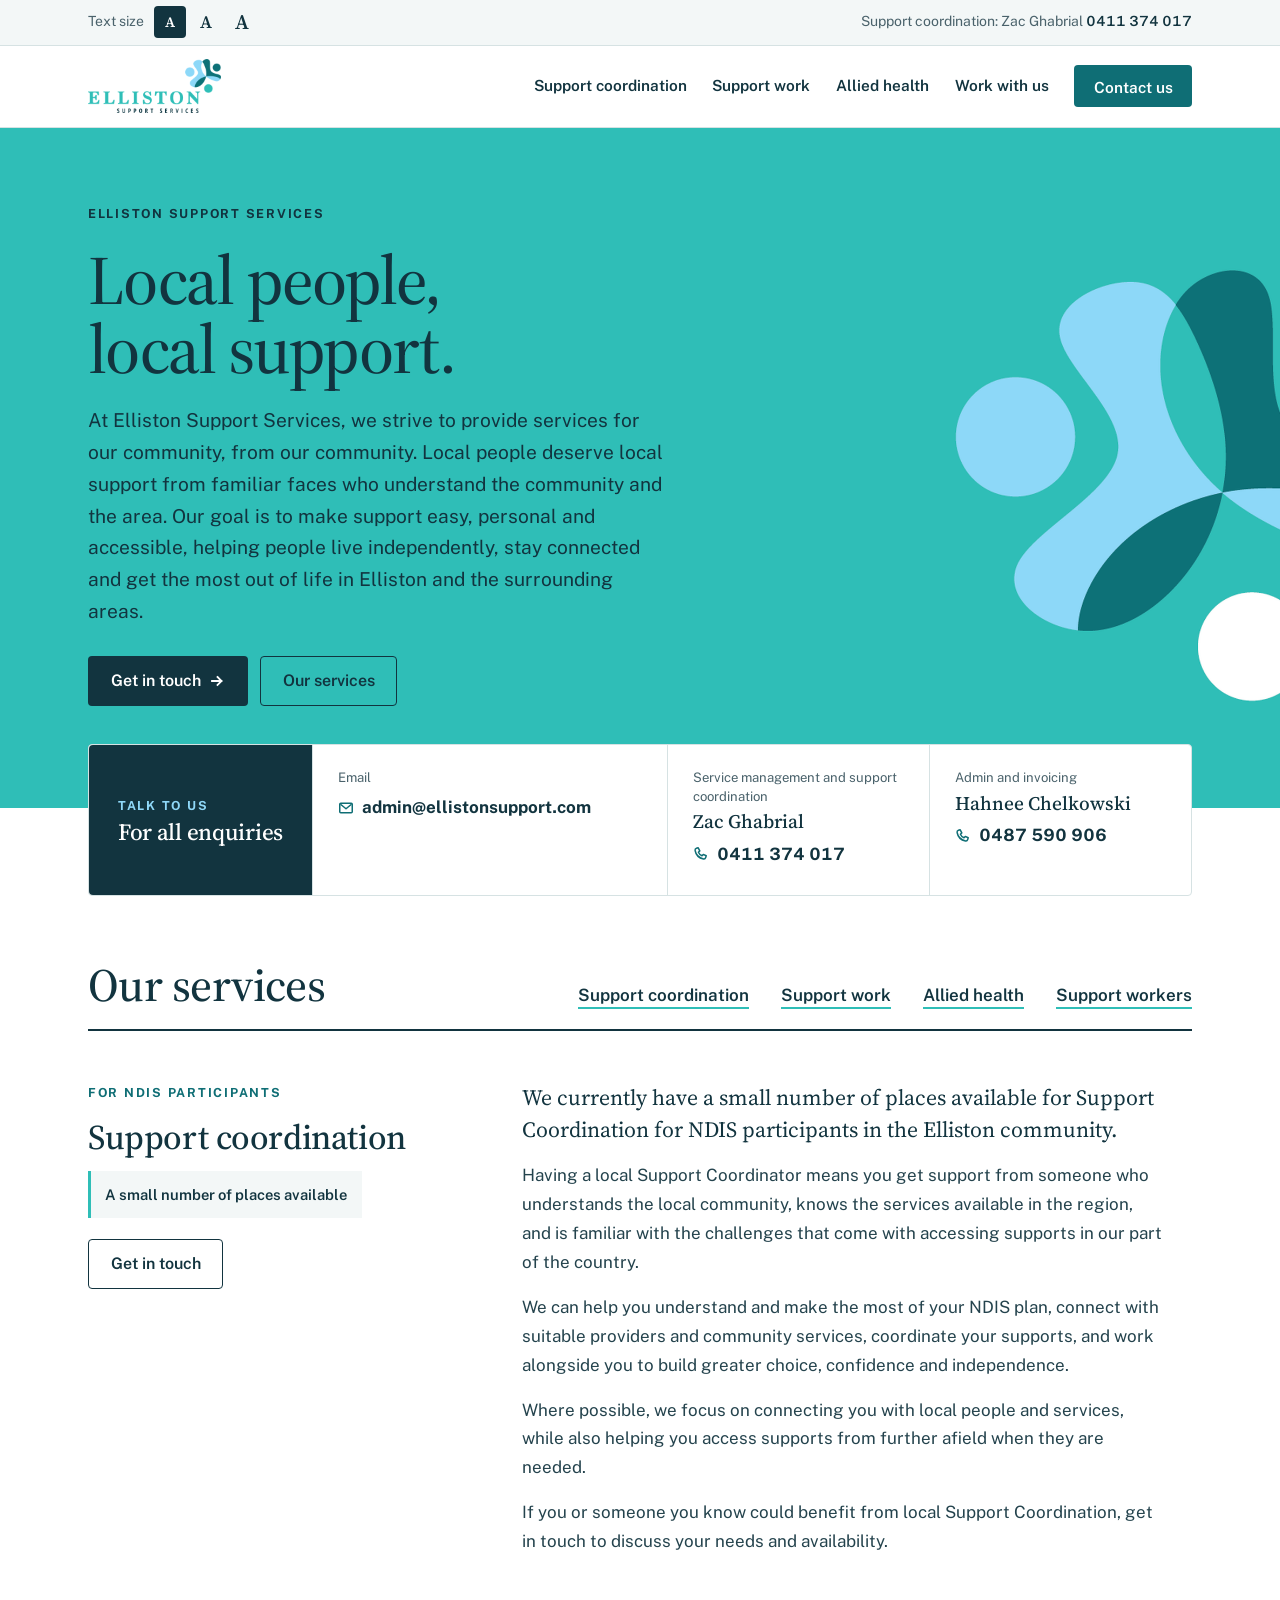
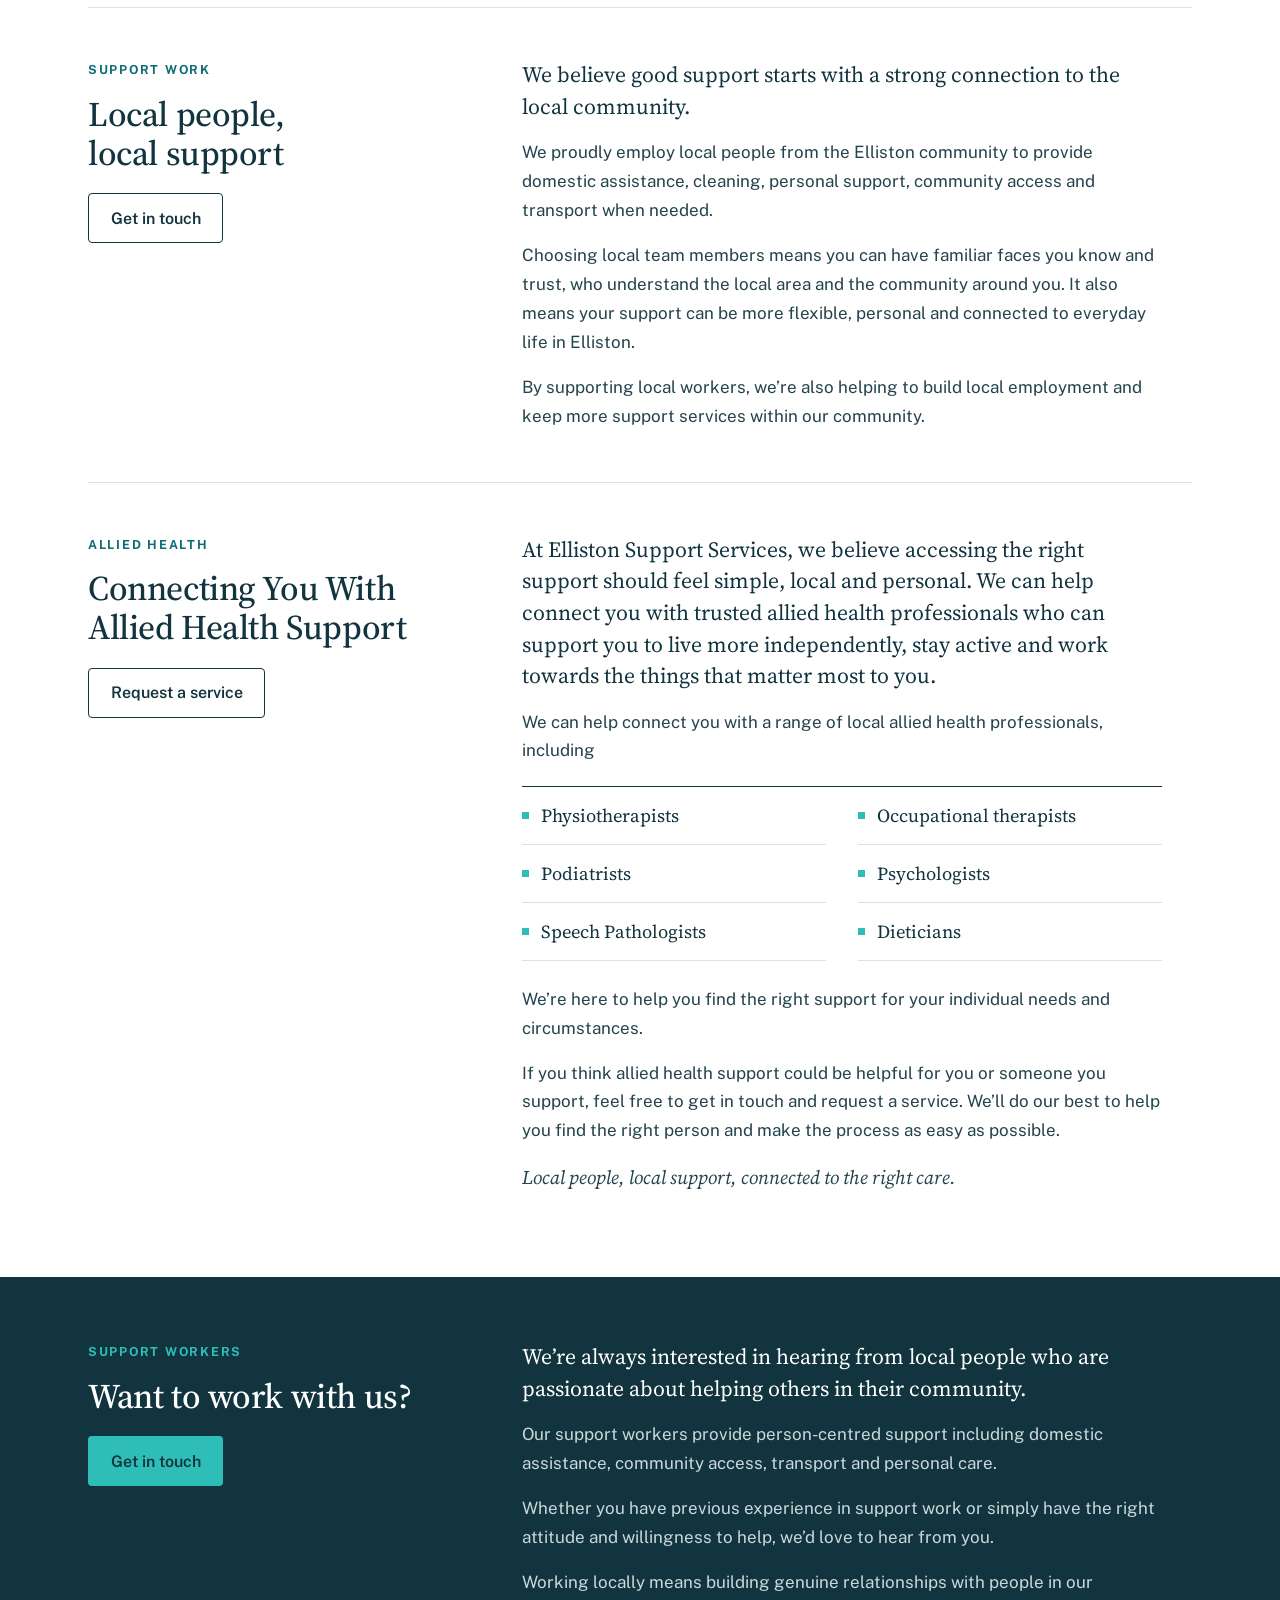
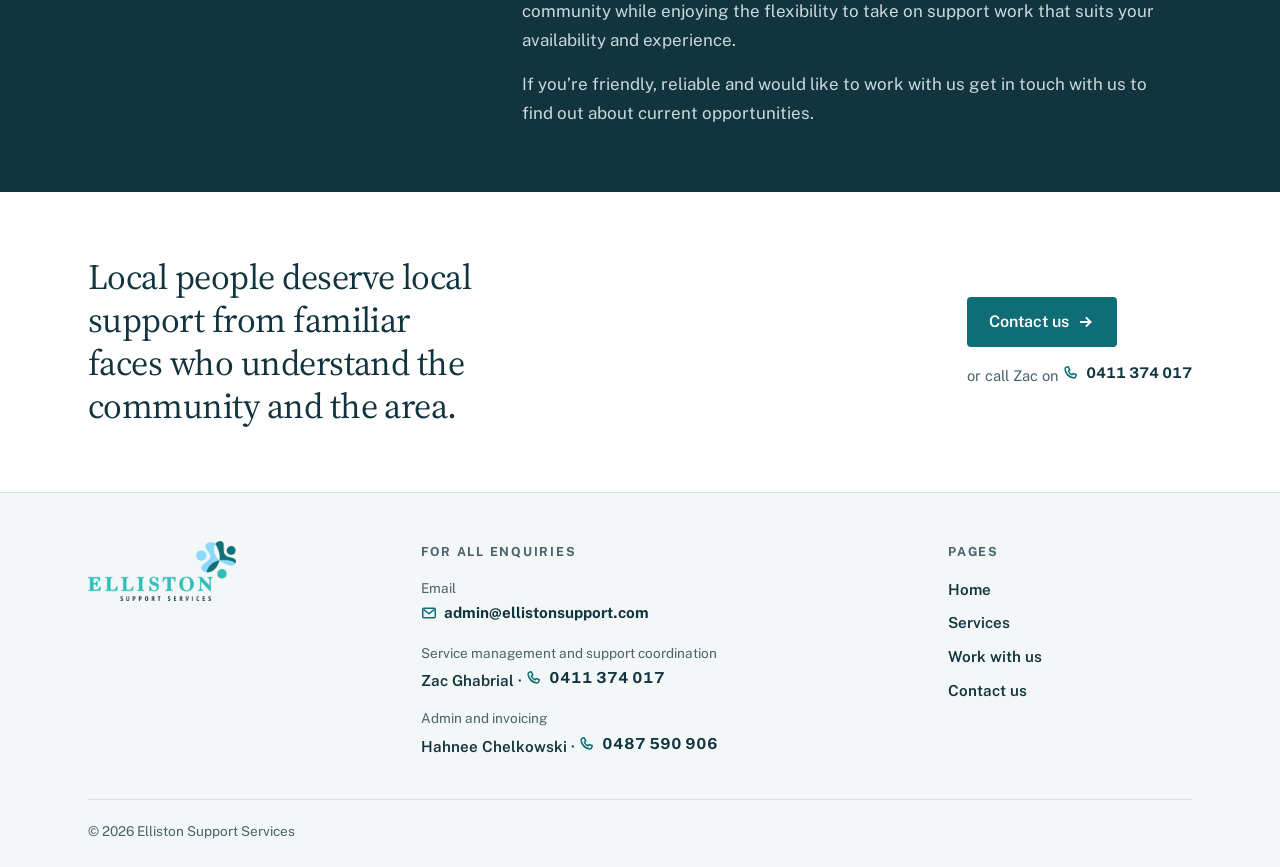
==== index.html @ 01b8a673 "Elliston Support Services website Co-Authored-By: Claude Opus 5.5 <noreply@anthropic.com> Claude-Ses" ====
<!doctype html>
<html lang="en-AU">
<head>
<meta charset="utf-8">
<meta name="viewport" content="width=device-width, initial-scale=1, viewport-fit=cover">
<title>Elliston Support Services</title>
<meta name="description" content="Local people, local support. Support coordination, support work and allied health connections in Elliston and the surrounding areas.">
<link rel="icon" type="image/png" href="favicon.png">
<link rel="preconnect" href="https://fonts.googleapis.com">
<link rel="preconnect" href="https://fonts.gstatic.com" crossorigin>
<link rel="stylesheet" href="https://fonts.googleapis.com/css2?family=Source+Serif+4:ital,opsz,wght@0,8..60,400;0,8..60,500;0,8..60,600;1,8..60,400&family=Public+Sans:wght@400;500;600;700&display=swap">
<link rel="stylesheet" href="styles.css">
</head>
<body>
<a class="skip" href="#main">Skip to main content</a>
<div class="util">
  <div class="wrap">
    <div class="textsize" role="group" aria-label="Text size">
      <span>Text size</span>
      <button type="button" data-size="" aria-pressed="true" aria-label="Standard text size">A</button>
      <button type="button" data-size="text-lg" aria-pressed="false" aria-label="Larger text">A</button>
      <button type="button" data-size="text-xl" aria-pressed="false" aria-label="Largest text">A</button>
    </div>
    <div>Support coordination: Zac Ghabrial <a class="util-tel" href="tel:+61411374017"><strong>0411 374 017</strong></a></div>
  </div>
</div>
<header class="site">
  <div class="wrap">
    <a class="brand" href="index.html"><img src="logo.png" alt="Elliston Support Services — home"></a>
    <button class="menu-btn" type="button" aria-expanded="false" aria-controls="mainnav">Menu</button>
    <nav class="main" id="mainnav" aria-label="Main">
      <a href="#coordination">Support coordination</a>
      <a href="#support-work">Support work</a>
      <a href="#allied-health">Allied health</a>
      <a href="#work-with-us">Work with us</a>
      <a class="btn btn-solid" href="contact.html">Contact us</a>
    </nav>
  </div>
</header>
<main id="main">
  <section class="hero">
    <img class="hero-mark" src="mark-on-turq.png" alt="">
    <div class="wrap">
      <div class="hero-text">
        <span class="kicker">Elliston Support Services</span>
        <h1>Local people, local support.</h1>
        <p class="intro">At Elliston Support Services, we strive to provide services for our community, from our community. Local people deserve local support from familiar faces who understand the community and the area. Our goal is to make support easy, personal and accessible, helping people live independently, stay connected and get the most out of life in Elliston and the surrounding areas.</p>
        <div class="actions">
          <a class="btn btn-navy" href="contact.html">Get in touch <svg viewBox="0 0 16 16" fill="none" aria-hidden="true"><path d="M3 8h9.5M8.5 4l4 4-4 4" stroke="currentColor" stroke-width="1.8" stroke-linecap="square"/></svg></a>
          <a class="btn btn-line" href="#services">Our services</a>
        </div>
      </div>
    </div>
  </section>

  <div class="directory wrap">
    <div class="panel">
      <div class="lead"><span class="kicker">Talk to us</span><h2>For all enquiries</h2></div>
      <div class="entry">
        <span class="role">Email</span>
        <a class="val-link" href="mailto:admin@ellistonsupport.com"><svg viewBox="0 0 16 16" fill="none" aria-hidden="true"><rect x="1.75" y="3.25" width="12.5" height="9.5" rx="1" stroke="currentColor" stroke-width="1.5"/><path d="m2.5 4.25 5.5 4.5 5.5-4.5" stroke="currentColor" stroke-width="1.5" stroke-linejoin="round"/></svg>admin@ellistonsupport.com</a>
      </div>
      <div class="entry">
        <span class="role">Service management and support coordination</span>
        <span class="name">Zac Ghabrial</span>
        <a class="val-link" href="tel:+61411374017"><svg viewBox="0 0 16 16" fill="none" aria-hidden="true"><path d="M5.2 1.8 3.4 2.3c-.9.3-1.5 1.2-1.3 2.2.8 4.3 4.1 7.6 8.4 8.4 1 .2 1.9-.4 2.2-1.3l.5-1.8-2.9-1.4-1.3 1.4c-1.6-.7-2.9-2-3.6-3.6l1.4-1.3L5.2 1.8Z" stroke="currentColor" stroke-width="1.5" stroke-linejoin="round"/></svg>0411 374 017</a>
      </div>
      <div class="entry">
        <span class="role">Admin and invoicing</span>
        <span class="name">Hahnee Chelkowski</span>
        <a class="val-link" href="tel:+61487590906"><svg viewBox="0 0 16 16" fill="none" aria-hidden="true"><path d="M5.2 1.8 3.4 2.3c-.9.3-1.5 1.2-1.3 2.2.8 4.3 4.1 7.6 8.4 8.4 1 .2 1.9-.4 2.2-1.3l.5-1.8-2.9-1.4-1.3 1.4c-1.6-.7-2.9-2-3.6-3.6l1.4-1.3L5.2 1.8Z" stroke="currentColor" stroke-width="1.5" stroke-linejoin="round"/></svg>0487 590 906</a>
      </div>
    </div>
  </div>

  <section class="svc-intro wrap" id="services" aria-labelledby="svc-h">
    <div class="row">
      <h2 id="svc-h">Our services</h2>
      <ul class="svc-index">
        <li><a href="#coordination">Support coordination</a></li>
        <li><a href="#support-work">Support work</a></li>
        <li><a href="#allied-health">Allied health</a></li>
        <li><a href="#work-with-us">Support workers</a></li>
      </ul>
    </div>
  </section>

  <div class="wrap">
    <article class="svc" id="coordination" aria-labelledby="c-h">
      <div class="head">
        <span class="kicker">For NDIS participants</span>
        <h2 id="c-h">Support coordination</h2>
        <span class="status">A small number of places available</span>
        <a class="btn btn-line" href="contact.html#support-coordination">Get in touch</a>
      </div>
      <div class="text">
        <p class="lede">We currently have a small number of places available for Support Coordination for NDIS participants in the Elliston community.</p>
        <p>Having a local Support Coordinator means you get support from someone who understands the local community, knows the services available in the region, and is familiar with the challenges that come with accessing supports in our part of the country.</p>
        <p>We can help you understand and make the most of your NDIS plan, connect with suitable providers and community services, coordinate your supports, and work alongside you to build greater choice, confidence and independence.</p>
        <p>Where possible, we focus on connecting you with local people and services, while also helping you access supports from further afield when they are needed.</p>
        <p>If you or someone you know could benefit from local Support Coordination, get in touch to discuss your needs and availability.</p>
      </div>
    </article>

    <article class="svc" id="support-work" aria-labelledby="w-h">
      <div class="head">
        <span class="kicker">Support work</span>
        <h2 id="w-h">Local people, local support</h2>
        <a class="btn btn-line" href="contact.html#support-work">Get in touch</a>
      </div>
      <div class="text">
        <p class="lede">We believe good support starts with a strong connection to the local community.</p>
        <p>We proudly employ local people from the Elliston community to provide domestic assistance, cleaning, personal support, community access and transport when needed.</p>
        <p>Choosing local team members means you can have familiar faces you know and trust, who understand the local area and the community around you. It also means your support can be more flexible, personal and connected to everyday life in Elliston.</p>
        <p>By supporting local workers, we’re also helping to build local employment and keep more support services within our community.</p>
      </div>
    </article>

    <article class="svc" id="allied-health" aria-labelledby="a-h">
      <div class="head">
        <span class="kicker">Allied health</span>
        <h2 id="a-h">Connecting You With Allied Health Support</h2>
        <a class="btn btn-line" href="contact.html#allied-health">Request a service</a>
      </div>
      <div class="text">
        <p class="lede">At Elliston Support Services, we believe accessing the right support should feel simple, local and personal. We can help connect you with trusted allied health professionals who can support you to live more independently, stay active and work towards the things that matter most to you.</p>
        <p>We can help connect you with a range of local allied health professionals, including</p>
        <ul class="prof">
          <li>Physiotherapists</li>
          <li>Occupational therapists</li>
          <li>Podiatrists</li>
          <li>Psychologists</li>
          <li>Speech Pathologists</li>
          <li>Dieticians</li>
        </ul>
        <p>We’re here to help you find the right support for your individual needs and circumstances.</p>
        <p>If you think allied health support could be helpful for you or someone you support, feel free to get in touch and request a service. We’ll do our best to help you find the right person and make the process as easy as possible.</p>
        <p class="signoff">Local people, local support, connected to the right care.</p>
      </div>
    </article>
  </div>

  <section class="careers" aria-labelledby="j-h">
    <div class="wrap">
      <article class="svc" id="work-with-us">
        <div class="head">
          <span class="kicker">Support workers</span>
          <h2 id="j-h">Want to work with us?</h2>
          <a class="btn" href="contact.html#working-with-us">Get in touch</a>
        </div>
        <div class="text">
          <p class="lede">We’re always interested in hearing from local people who are passionate about helping others in their community.</p>
          <p>Our support workers provide person-centred support including domestic assistance, community access, transport and personal care.</p>
          <p>Whether you have previous experience in support work or simply have the right attitude and willingness to help, we’d love to hear from you.</p>
          <p>Working locally means building genuine relationships with people in our community while enjoying the flexibility to take on support work that suits your availability and experience.</p>
          <p>If you’re friendly, reliable and would like to work with us get in touch with us to find out about current opportunities.</p>
        </div>
      </article>
    </div>
  </section>

  <section class="closing wrap" aria-label="Contact">
    <div class="row">
      <blockquote>Local people deserve local support from familiar faces who understand the community and the area.</blockquote>
      <div class="actions">
        <a class="btn btn-solid" href="contact.html">Contact us <svg viewBox="0 0 16 16" fill="none" aria-hidden="true"><path d="M3 8h9.5M8.5 4l4 4-4 4" stroke="currentColor" stroke-width="1.8" stroke-linecap="square"/></svg></a>
        <span class="phone">or call Zac on <a class="val-link" href="tel:+61411374017"><svg viewBox="0 0 16 16" fill="none" aria-hidden="true"><path d="M5.2 1.8 3.4 2.3c-.9.3-1.5 1.2-1.3 2.2.8 4.3 4.1 7.6 8.4 8.4 1 .2 1.9-.4 2.2-1.3l.5-1.8-2.9-1.4-1.3 1.4c-1.6-.7-2.9-2-3.6-3.6l1.4-1.3L5.2 1.8Z" stroke="currentColor" stroke-width="1.5" stroke-linejoin="round"/></svg>0411 374 017</a></span>
      </div>
    </div>
  </section>
</main>
<footer class="site">
  <div class="wrap">
    <div class="foot">
      <div><a href="index.html"><img src="logo.png" alt="Elliston Support Services — home"></a></div>
      <div>
        <h3>For all enquiries</h3>
        <dl>
          <div><dt>Email</dt><dd><a class="val-link" href="mailto:admin@ellistonsupport.com"><svg viewBox="0 0 16 16" fill="none" aria-hidden="true"><rect x="1.75" y="3.25" width="12.5" height="9.5" rx="1" stroke="currentColor" stroke-width="1.5"/><path d="m2.5 4.25 5.5 4.5 5.5-4.5" stroke="currentColor" stroke-width="1.5" stroke-linejoin="round"/></svg>admin@ellistonsupport.com</a></dd></div>
          <div><dt>Service management and support coordination</dt><dd>Zac Ghabrial · <a class="val-link" href="tel:+61411374017"><svg viewBox="0 0 16 16" fill="none" aria-hidden="true"><path d="M5.2 1.8 3.4 2.3c-.9.3-1.5 1.2-1.3 2.2.8 4.3 4.1 7.6 8.4 8.4 1 .2 1.9-.4 2.2-1.3l.5-1.8-2.9-1.4-1.3 1.4c-1.6-.7-2.9-2-3.6-3.6l1.4-1.3L5.2 1.8Z" stroke="currentColor" stroke-width="1.5" stroke-linejoin="round"/></svg>0411 374 017</a></dd></div>
          <div><dt>Admin and invoicing</dt><dd>Hahnee Chelkowski · <a class="val-link" href="tel:+61487590906"><svg viewBox="0 0 16 16" fill="none" aria-hidden="true"><path d="M5.2 1.8 3.4 2.3c-.9.3-1.5 1.2-1.3 2.2.8 4.3 4.1 7.6 8.4 8.4 1 .2 1.9-.4 2.2-1.3l.5-1.8-2.9-1.4-1.3 1.4c-1.6-.7-2.9-2-3.6-3.6l1.4-1.3L5.2 1.8Z" stroke="currentColor" stroke-width="1.5" stroke-linejoin="round"/></svg>0487 590 906</a></dd></div>
        </dl>
      </div>
      <nav aria-label="Footer">
        <h3>Pages</h3>
        <ul>
          <li><a href="index.html">Home</a></li>
          <li><a href="index.html#services">Services</a></li>
          <li><a href="index.html#work-with-us">Work with us</a></li>
          <li><a href="contact.html">Contact us</a></li>
        </ul>
      </nav>
    </div>
    <div class="base">© <span id="yr">2026</span> Elliston Support Services</div>
  </div>
</footer>
<script src="main.js"></script>
</body>
</html>
---- styles.css ----
/* Layout: one turquoise brand field up top, people-first contact directory overlapping it, then a printed-brochure rhythm — sticky heading column left, reading column right, hairline rules between. Job-seekers get their own navy band. Single light theme so the logo always reads. */
:root{
  --turq:#2FBEB7;     /* exact logo ground */
  --navy:#12343F;     /* logo "Support Services" */
  --teal:#0F6E75;     /* interactive, AA on white */
  --muted:#4A626B;
  --rule:#D6E2E3;
  --tint:#F3F7F7;
  --paper:#FFFFFF;
  --sky:#8FD8F8;
  --serif:"Source Serif 4", "Iowan Old Style", Georgia, serif;
  --sans:"Public Sans", system-ui, -apple-system, "Segoe UI", sans-serif;
  --r:4px;
  color-scheme:light;
}
html{font-size:100%;scroll-padding-top:100px;scroll-behavior:smooth}
html.text-lg{font-size:112.5%}
html.text-xl{font-size:125%}
*{box-sizing:border-box}
body{margin:0;background:var(--paper);color:var(--navy);font-family:var(--sans);font-size:1.0625rem;line-height:1.7;-webkit-font-smoothing:antialiased}
h1,h2,h3{font-family:var(--serif);font-weight:500;margin:0;text-wrap:balance;letter-spacing:-.012em;color:inherit}
p,ul{margin:0}
a{color:var(--teal);text-underline-offset:.2em}
:focus-visible{outline:3px solid var(--navy);outline-offset:3px}
.wrap{max-width:1200px;margin:0 auto;padding-inline:clamp(16px,4vw,48px)}
.kicker{font-family:var(--sans);font-size:.78rem;font-weight:700;letter-spacing:.14em;text-transform:uppercase;color:var(--teal)}
.skip{position:absolute;left:16px;top:-80px;background:var(--navy);color:#fff;padding:.7rem 1rem;z-index:50;font-weight:600;text-decoration:none}
.skip:focus{top:12px}

/* Utility bar */
.util{background:var(--tint);border-bottom:1px solid var(--rule);font-size:.875rem;color:var(--muted)}
.util .wrap{display:flex;justify-content:space-between;align-items:center;gap:.6rem 1.5rem;flex-wrap:wrap;padding-block:.4rem}
.util strong{color:var(--navy);font-weight:600;font-variant-numeric:tabular-nums}
.textsize{display:flex;align-items:center;gap:.25rem}
.textsize span{margin-right:.35rem}
.textsize button{font-family:var(--serif);font-weight:600;background:transparent;border:1px solid transparent;color:var(--navy);width:2rem;height:2rem;border-radius:var(--r);cursor:pointer;line-height:1}
.textsize button:nth-of-type(1){font-size:.9rem}.textsize button:nth-of-type(2){font-size:1.1rem}.textsize button:nth-of-type(3){font-size:1.3rem}
.textsize button:hover{border-color:var(--rule)}
.textsize button[aria-pressed="true"]{background:var(--navy);color:#fff}

/* Header */
header.site{position:sticky;top:env(safe-area-inset-top,0px);z-index:30;background:var(--paper);border-bottom:1px solid var(--rule)}
header.site .wrap{display:flex;align-items:center;justify-content:space-between;gap:1rem;padding-block:.85rem}
.brand img{display:block;height:54px;width:auto}
nav.main{display:flex;align-items:center;gap:1.6rem}
nav.main a{color:var(--navy);text-decoration:none;font-weight:600;font-size:.96rem;padding-block:.4rem;border-bottom:2px solid transparent}
nav.main a:hover,nav.main a[aria-current]{border-bottom-color:var(--turq)}
nav.main a.btn{border-bottom:0;padding:.7rem 1.15rem;color:#fff}
.menu-btn{display:none;font:inherit;font-weight:600;background:transparent;border:1px solid var(--navy);color:var(--navy);border-radius:var(--r);padding:.5rem .9rem;cursor:pointer}
@media (max-width:980px){
  .menu-btn{display:block}
  nav.main{display:none;position:absolute;left:0;right:0;top:100%;background:var(--paper);border-bottom:1px solid var(--rule);flex-direction:column;align-items:stretch;gap:0;padding:.4rem 16px 1rem}
  nav.main.open{display:flex}
  nav.main a{padding:.9rem 0;border-bottom:1px solid var(--rule)}
  nav.main a:hover,nav.main a[aria-current]{border-bottom-color:var(--rule);color:var(--teal)}
  nav.main a.btn{margin-top:.8rem;text-align:center;justify-content:center}
  .brand img{height:44px}
}

/* Buttons */
.btn{display:inline-flex;align-items:center;gap:.55rem;font-family:var(--sans);font-weight:600;font-size:1rem;line-height:1.2;text-decoration:none;border-radius:var(--r);padding:.9rem 1.35rem;border:1.5px solid transparent;cursor:pointer;transition:background-color .15s,color .15s,border-color .15s}
.btn svg{width:1rem;height:1rem;flex:none}
.btn-solid{background:var(--teal);color:#fff}
.btn-solid:hover{background:var(--navy)}
.btn-line{border-color:var(--navy);color:var(--navy);background:transparent}
.btn-line:hover{background:var(--navy);color:#fff}
.btn-navy{background:var(--navy);color:#fff}
.btn-navy:hover{background:#0A222A}

/* Hero */
.hero{background:var(--turq);position:relative;overflow:hidden}
.hero .wrap{position:relative;padding-block:clamp(2.75rem,5.5vw,4.5rem) clamp(5.5rem,8vw,6.5rem)}
.hero .hero-text{position:relative;z-index:1;max-width:41rem}
.hero .kicker{color:var(--navy)}
.hero h1{font-size:clamp(2.5rem,5.4vw,4.4rem);line-height:1;font-weight:500;color:var(--navy);margin-top:1.1rem;letter-spacing:-.025em}
.hero p.intro{margin-top:1.4rem;font-size:clamp(1.06rem,1.5vw,1.2rem);line-height:1.65;color:var(--navy);max-width:36rem}
.hero .actions{display:flex;flex-wrap:wrap;gap:.75rem;margin-top:1.8rem}
.hero .btn-line:hover{background:var(--navy);color:var(--turq)}
.hero-mark{position:absolute;right:max(-9rem,-12vw);top:50%;transform:translateY(-46%);width:clamp(18rem,38vw,34rem);height:auto;pointer-events:none}
@media (max-width:860px){.hero-mark{width:22rem;right:-8rem;top:auto;bottom:-4rem;transform:none;opacity:.55}}

/* Directory strip — the people, up front */
.directory{position:relative;z-index:2;margin-top:-4rem}
.directory .panel{background:var(--paper);border:1px solid var(--rule);border-radius:var(--r);display:grid;grid-template-columns:auto minmax(0,1.35fr) minmax(0,1fr) minmax(0,1fr)}
.directory .lead{padding:1.6rem 1.8rem;border-right:1px solid var(--rule);display:flex;flex-direction:column;justify-content:center;gap:.2rem;background:var(--navy);color:#fff;border-radius:var(--r) 0 0 var(--r)}
.directory .lead h2{font-size:1.45rem;line-height:1.15}
.directory .lead .kicker{color:var(--sky)}
.entry{padding:1.5rem 1.6rem;display:flex;flex-direction:column;gap:.2rem;min-width:0}
.entry + .entry{border-left:1px solid var(--rule)}
.entry .role{font-size:.82rem;color:var(--muted);line-height:1.4}
.entry .name{font-family:var(--serif);font-size:1.2rem;font-weight:500;line-height:1.3}
.entry .val{font-weight:700;font-size:1.06rem;font-variant-numeric:tabular-nums;overflow-wrap:anywhere;color:var(--navy)}
.val-link{display:inline-flex;align-items:center;gap:.45rem;color:var(--navy);text-decoration:none;font-weight:700;font-variant-numeric:tabular-nums;overflow-wrap:anywhere;padding-block:.15rem}
.val-link svg{width:1rem;height:1rem;flex:none;color:var(--teal)}
.val-link:hover{color:var(--teal);text-decoration:underline}
@media (max-width:980px){.directory .panel{grid-template-columns:1fr 1fr}.directory .lead{grid-column:1/-1;border-right:0;border-radius:var(--r) var(--r) 0 0}.entry + .entry{border-left:0}.entry{border-top:1px solid var(--rule)}.entry:nth-child(3){border-left:1px solid var(--rule)}.entry:nth-child(4){grid-column:1/-1}}
@media (max-width:560px){.directory .panel{grid-template-columns:1fr}.entry:nth-child(3){border-left:0}}

/* Services */
.svc-intro{padding-block:clamp(3rem,5vw,4rem) 0}
.svc-intro .row{display:grid;grid-template-columns:4fr 7fr;gap:clamp(2rem,5vw,5rem);align-items:end;padding-bottom:1.2rem;border-bottom:2px solid var(--navy)}
.svc-intro h2{font-size:clamp(2rem,3.6vw,2.9rem);line-height:1.08}
.svc-index{list-style:none;padding:0;display:flex;flex-wrap:wrap;gap:.4rem 2rem;justify-content:flex-end}
.svc-index a{font-weight:600;color:var(--navy);text-decoration:none;border-bottom:2px solid var(--turq);padding-bottom:.1rem}
.svc-index a:hover{color:var(--teal)}
@media (max-width:820px){.svc-intro .row{grid-template-columns:1fr}.svc-index{justify-content:flex-start}}

.svc{display:grid;grid-template-columns:4fr 7fr;gap:clamp(1.5rem,4vw,4rem);padding-block:clamp(2.25rem,4vw,3.25rem);border-bottom:1px solid var(--rule)}
.svc:last-child{border-bottom:0}
.svc .head{align-self:start;display:flex;flex-direction:column;gap:.9rem}
.svc .head h2{font-size:clamp(1.7rem,2.7vw,2.2rem);line-height:1.12}
.status{display:flex;align-items:center;gap:.6rem;font-size:.92rem;font-weight:600;color:var(--navy);padding:.7rem .9rem;background:var(--tint);border-left:3px solid var(--turq);align-self:flex-start}
.svc .head .btn{align-self:flex-start;margin-top:.4rem}
.svc .text{display:flex;flex-direction:column;gap:1rem;max-width:40rem;min-width:0}
.svc .text .lede{font-family:var(--serif);font-size:clamp(1.2rem,1.7vw,1.375rem);line-height:1.45;color:var(--navy)}
.svc .text p:not(.lede){color:#24434D}
.prof{list-style:none;padding:0;display:grid;grid-template-columns:1fr 1fr;column-gap:2rem;border-top:1px solid var(--navy);margin-block:.3rem .5rem}
.prof li{font-family:var(--serif);font-size:1.15rem;padding:.8rem 0;border-bottom:1px solid var(--rule);display:flex;align-items:center;gap:.75rem}
.prof li::before{content:"";width:.45rem;height:.45rem;background:var(--turq);flex:none}
@media (max-width:520px){.prof{grid-template-columns:1fr}}
.signoff{font-family:var(--serif);font-style:italic;font-size:1.2rem;color:var(--teal)}
@media (max-width:820px){.svc{grid-template-columns:1fr}.svc .head{position:static}}

/* Careers band */
.careers{background:var(--navy);color:#E6EFF0;margin-top:clamp(1rem,3vw,2rem)}
.careers .svc{border:0;padding-block:clamp(3rem,5vw,4rem)}
.careers .kicker{color:var(--turq)}
.careers h2{color:#fff}
.careers .svc .text .lede{color:#fff}
.careers .svc .text p:not(.lede){color:#C9D9DC}
.careers .btn{background:var(--turq);color:var(--navy)}
.careers .btn:hover{background:#fff}

/* Closing */
.closing{padding-block:clamp(3rem,5vw,4rem)}
.closing .row{display:grid;grid-template-columns:1fr auto;gap:2.5rem;align-items:center}
.closing blockquote{margin:0;font-family:var(--serif);font-size:clamp(1.55rem,2.8vw,2.2rem);line-height:1.22;letter-spacing:-.015em;max-width:30ch;text-wrap:balance}
.closing .actions{display:flex;flex-direction:column;gap:.7rem;align-items:flex-start}
.closing .phone{font-size:.92rem;color:var(--muted)}
.closing .phone strong{color:var(--navy);font-variant-numeric:tabular-nums}
@media (max-width:820px){.closing .row{grid-template-columns:1fr}}

/* Footer */
footer.site{background:var(--tint);border-top:1px solid var(--rule);font-size:.95rem}
footer.site .wrap{padding-block:3rem 1.5rem}
.foot{display:grid;grid-template-columns:1.2fr 2fr 1fr;gap:2.5rem}
.foot img{height:60px;width:auto;display:block}
.foot h3{font-family:var(--sans);font-size:.78rem;font-weight:700;letter-spacing:.14em;text-transform:uppercase;color:var(--muted);margin-bottom:.9rem}
.foot dl{margin:0;display:grid;gap:.85rem}
.foot dt{font-size:.85rem;color:var(--muted)}
.foot dd{margin:0;font-weight:600;font-variant-numeric:tabular-nums;overflow-wrap:anywhere}
.foot nav ul{list-style:none;padding:0;display:grid;gap:.5rem}
.foot nav a{color:var(--navy);text-decoration:none;font-weight:600}
.foot nav a:hover{color:var(--teal);text-decoration:underline}
.base{margin-top:2.5rem;padding-top:1.2rem;border-top:1px solid var(--rule);font-size:.85rem;color:var(--muted)}
@media (max-width:860px){.foot{grid-template-columns:1fr}}

/* Contact page */
.c-head{background:var(--turq);position:relative;overflow:hidden}
.c-head .wrap{padding-block:clamp(2.5rem,5vw,3.75rem);position:relative}
.c-head .kicker{color:var(--navy)}
.c-head h1{font-size:clamp(2.6rem,5.6vw,4.4rem);line-height:1;letter-spacing:-.025em;margin-top:.9rem;position:relative;z-index:1}
.c-head .mark{position:absolute;right:-6rem;top:50%;transform:translateY(-50%);width:clamp(14rem,30vw,24rem);height:auto}
@media (max-width:700px){.c-head .mark{width:13rem;right:-5rem;opacity:.6}}
.c-body{padding-block:clamp(3rem,6vw,5rem)}
.c-grid{display:grid;grid-template-columns:5fr 7fr;gap:clamp(2rem,5vw,5rem);align-items:start}
@media (max-width:900px){.c-grid{grid-template-columns:1fr}}
.c-dir h2,.c-form h2{font-size:clamp(1.6rem,2.6vw,2rem);line-height:1.15}
.c-dir ul{list-style:none;padding:0;margin-top:1.4rem;border-top:2px solid var(--navy)}
.c-dir li{padding:1.3rem 0;border-bottom:1px solid var(--rule);display:grid;gap:.15rem}
.c-dir .role{font-size:.85rem;color:var(--muted)}
.c-dir .name{font-family:var(--serif);font-size:1.3rem;font-weight:500}
.c-dir .val-link{font-size:1.2rem}
.c-form{background:var(--tint);border:1px solid var(--rule);border-radius:var(--r);padding:clamp(1.5rem,4vw,2.5rem)}
form{display:grid;gap:1.25rem;margin-top:1.5rem}
.pair{display:grid;grid-template-columns:1fr 1fr;gap:1.25rem}
@media (max-width:560px){.pair{grid-template-columns:1fr}}
.field{display:grid;gap:.45rem;min-width:0}
.field>label,legend{font-weight:600;font-size:.95rem;padding:0}
.opt{font-weight:400;color:var(--muted)}
input[type=text],input[type=email],input[type=tel],textarea{font:inherit;font-size:1rem;color:var(--navy);background:var(--paper);border:1.5px solid #AFC4C6;border-radius:var(--r);padding:.8rem .9rem;width:100%;min-height:3rem}
input:focus,textarea:focus{outline:none;border-color:var(--teal);box-shadow:0 0 0 3px rgba(47,190,183,.35)}
textarea{min-height:9rem;resize:vertical}
fieldset{border:0;margin:0;padding:0;min-width:0}
.radios{display:grid;grid-template-columns:1fr 1fr;gap:.5rem;margin-top:.45rem}
@media (max-width:560px){.radios{grid-template-columns:1fr}}
.radio{display:flex;align-items:center;gap:.7rem;background:var(--paper);border:1.5px solid #AFC4C6;border-radius:var(--r);padding:.75rem .9rem;cursor:pointer;font-weight:500}
.radio input{width:1.15rem;height:1.15rem;margin:0;accent-color:var(--teal);flex:none}
.radio:has(input:checked){border-color:var(--teal);box-shadow:inset 0 0 0 1px var(--teal)}
.err{color:#A3281F;font-weight:600;font-size:.92rem}
.submit-row{display:flex;justify-content:space-between;align-items:center;gap:1rem;flex-wrap:wrap}
.submit-row small{color:var(--muted);font-size:.88rem}
.done{margin-top:1.5rem;background:var(--paper);border-left:3px solid var(--turq);padding:1.2rem 1.4rem}
.done h3{font-size:1.35rem}
.done p{margin-top:.35rem;color:var(--muted)}

@media (prefers-reduced-motion:reduce){*{transition:none!important;scroll-behavior:auto!important}}

/* Form status + misc */
.note{margin-top:1.2rem;background:var(--paper);border-left:3px solid var(--turq);padding:1rem 1.2rem}
.note h3{font-size:1.25rem}
.note p{margin-top:.3rem;color:var(--muted)}
.hp{position:absolute;left:-9999px;width:1px;height:1px;overflow:hidden}
.btn[disabled]{opacity:.6;cursor:progress}
.c-dir .hint{margin-top:1.2rem;color:var(--muted);font-size:.95rem}
.util-tel{color:var(--navy);text-decoration:none}.util-tel:hover{text-decoration:underline}
.foot dd .val-link{padding:0}
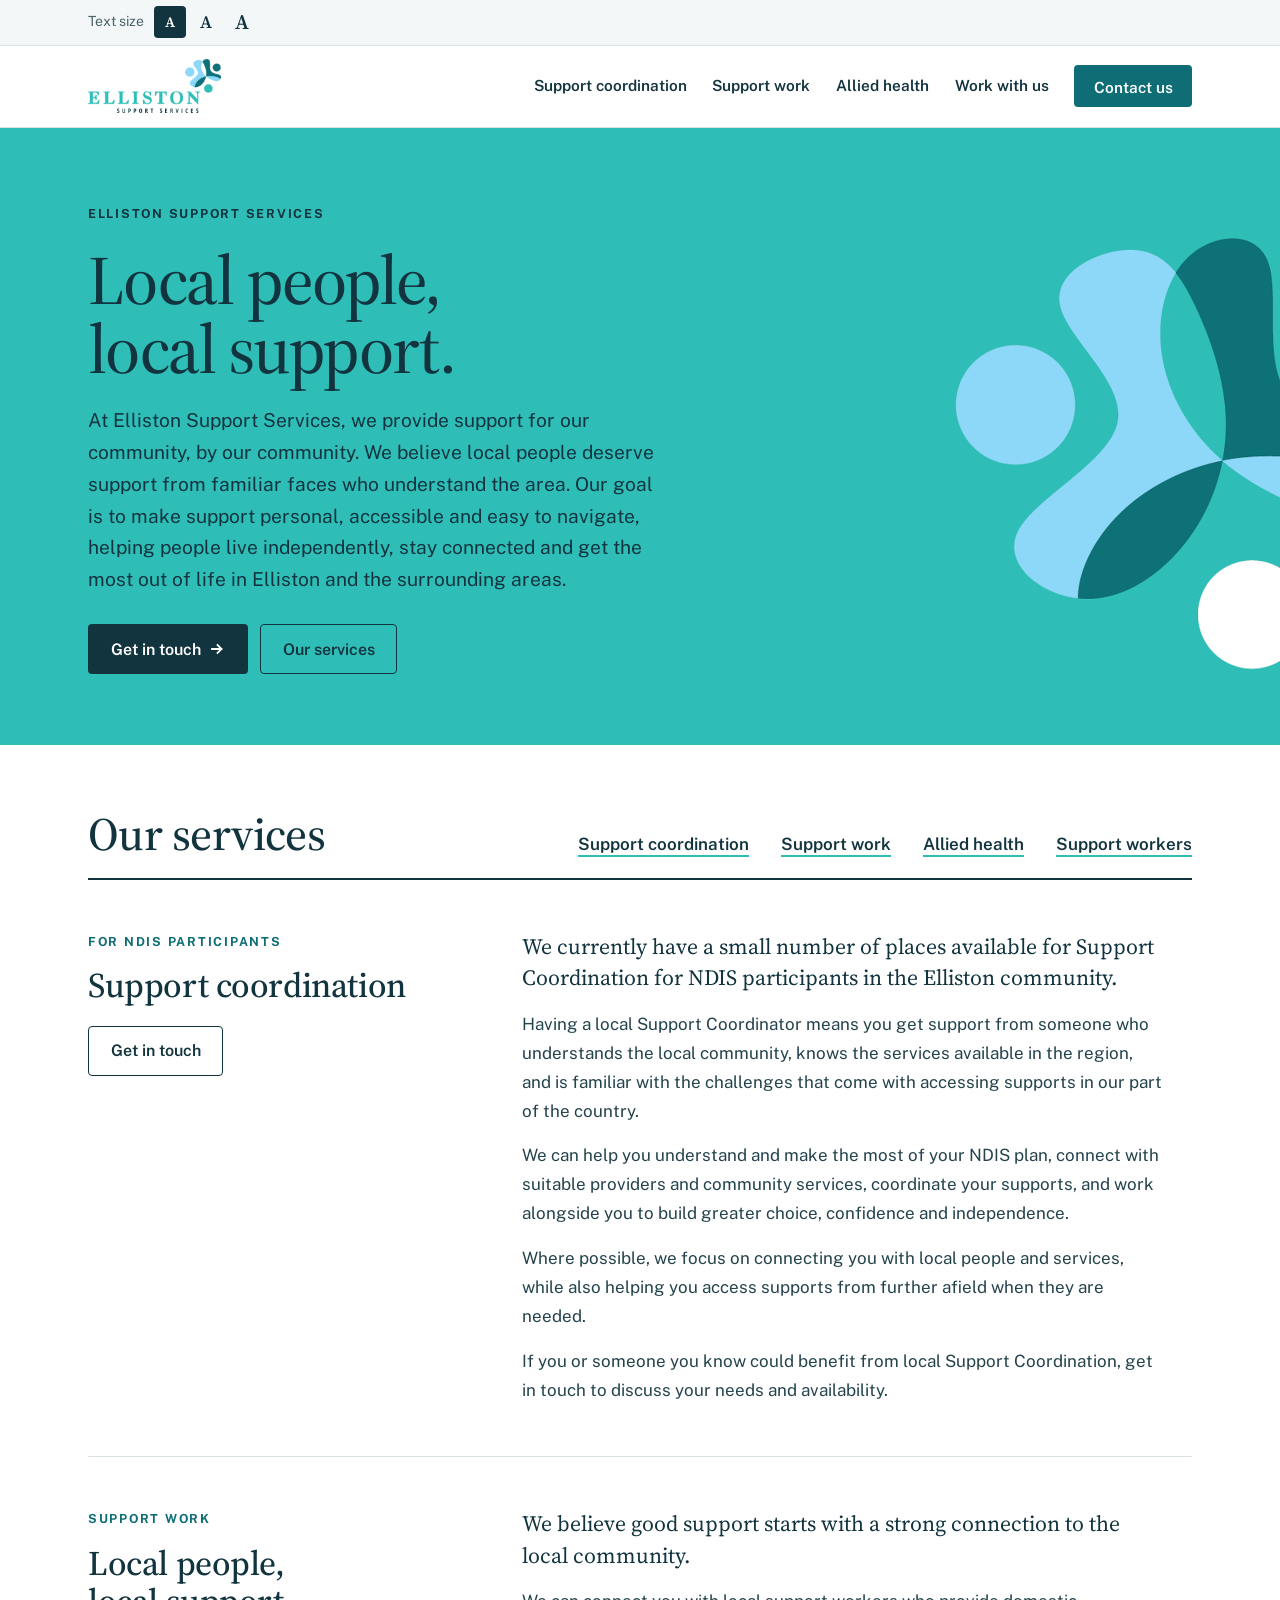
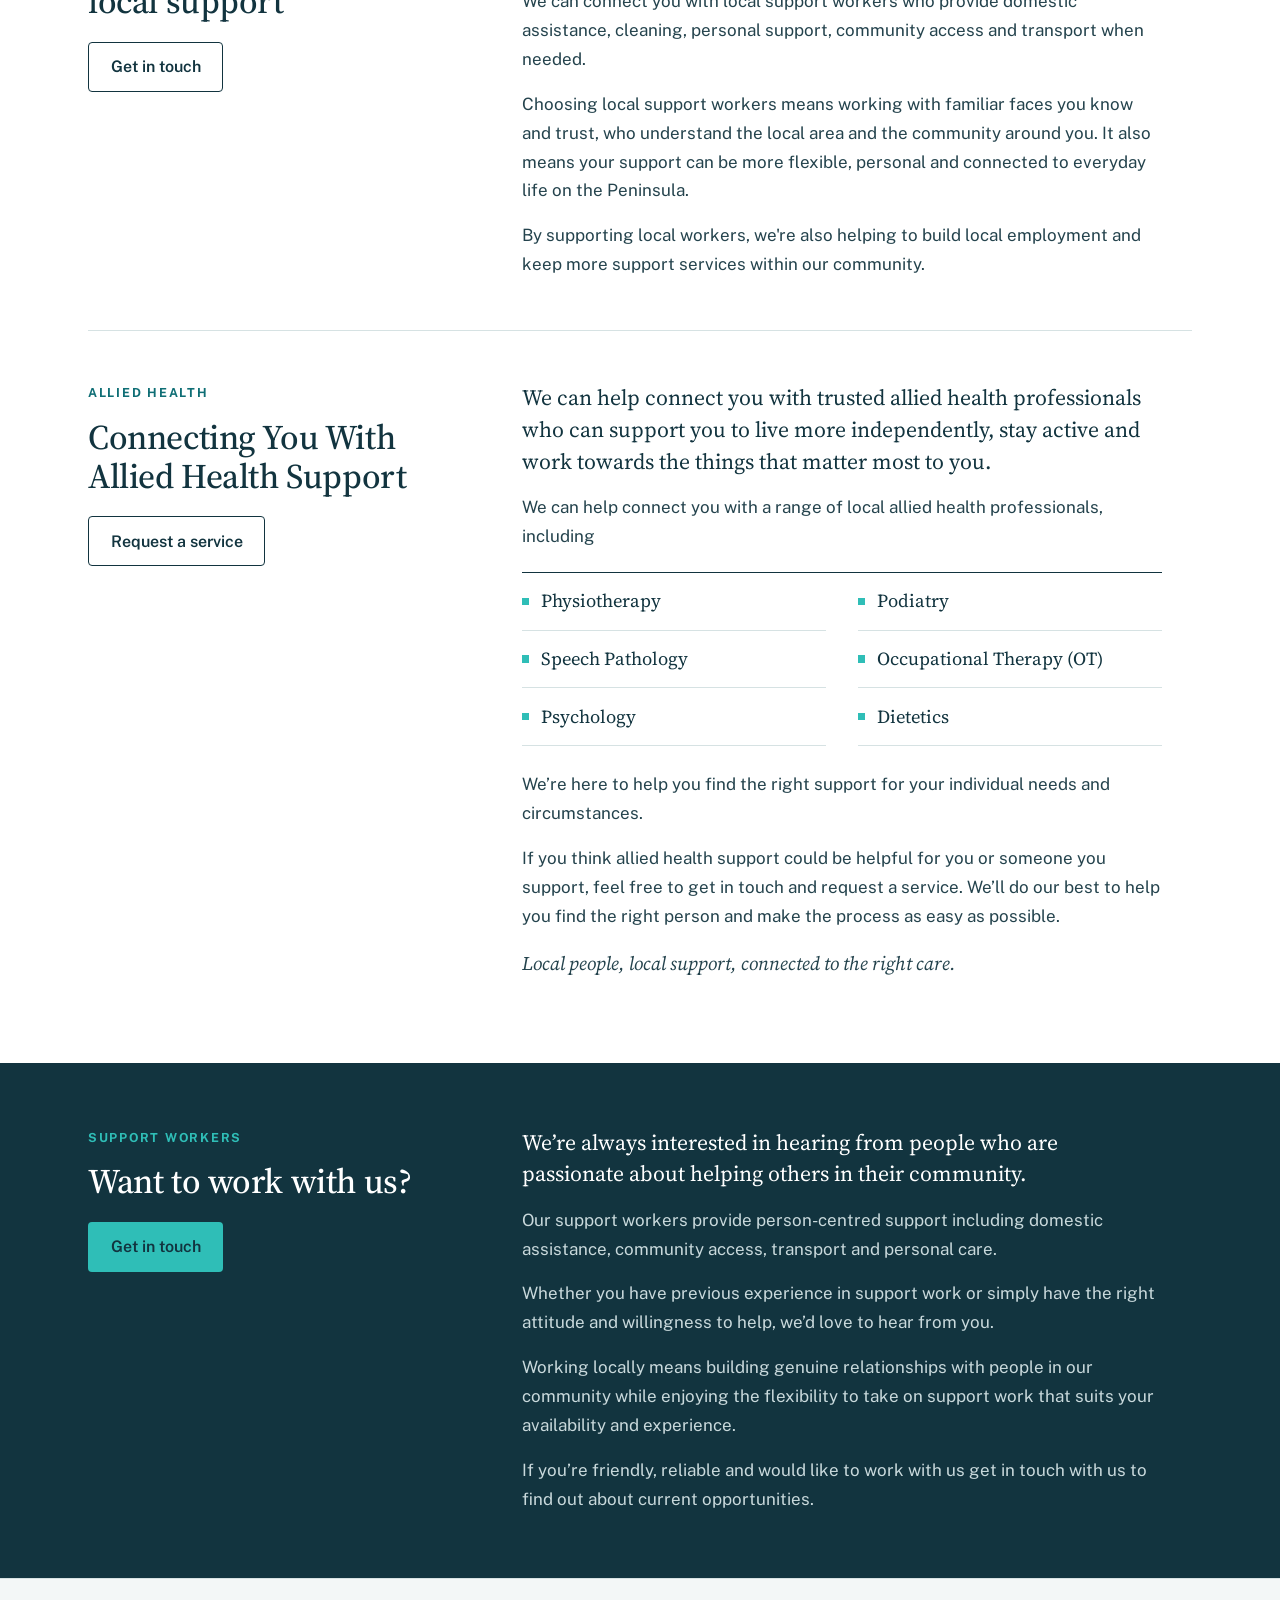
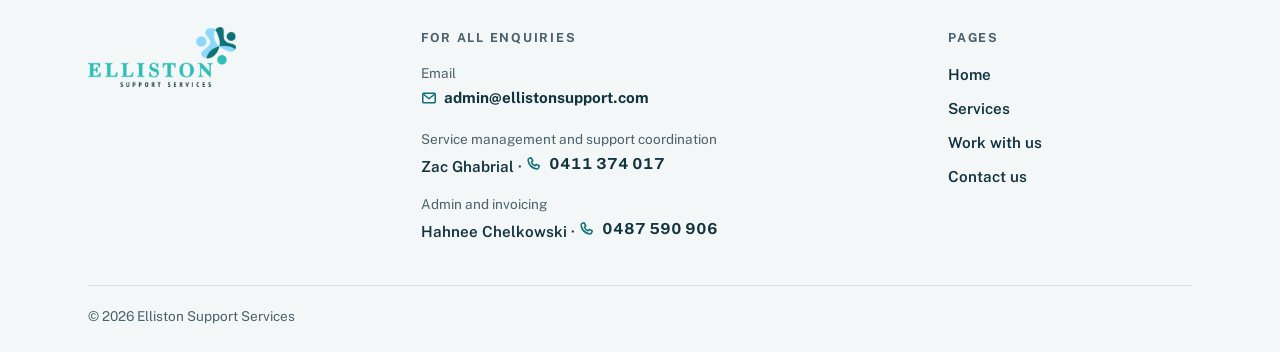
==== commit 4efbd762: "Apply Zac's changes: remove extra contact details, update wording and allied health list Co-Authored" ====
--- a/index.html
+++ b/index.html
@@ -21,7 +21,6 @@
       <button type="button" data-size="text-lg" aria-pressed="false" aria-label="Larger text">A</button>
       <button type="button" data-size="text-xl" aria-pressed="false" aria-label="Largest text">A</button>
     </div>
-    <div>Support coordination: Zac Ghabrial <a class="util-tel" href="tel:+61411374017"><strong>0411 374 017</strong></a></div>
   </div>
 </div>
 <header class="site">
@@ -44,7 +43,7 @@
       <div class="hero-text">
         <span class="kicker">Elliston Support Services</span>
         <h1>Local people, local support.</h1>
-        <p class="intro">At Elliston Support Services, we strive to provide services for our community, from our community. Local people deserve local support from familiar faces who understand the community and the area. Our goal is to make support easy, personal and accessible, helping people live independently, stay connected and get the most out of life in Elliston and the surrounding areas.</p>
+        <p class="intro">At Elliston Support Services, we provide support for our community, by our community. We believe local people deserve support from familiar faces who understand the area. Our goal is to make support personal, accessible and easy to navigate, helping people live independently, stay connected and get the most out of life in Elliston and the surrounding areas.</p>
         <div class="actions">
           <a class="btn btn-navy" href="contact.html">Get in touch <svg viewBox="0 0 16 16" fill="none" aria-hidden="true"><path d="M3 8h9.5M8.5 4l4 4-4 4" stroke="currentColor" stroke-width="1.8" stroke-linecap="square"/></svg></a>
           <a class="btn btn-line" href="#services">Our services</a>
@@ -53,25 +52,6 @@
     </div>
   </section>
 
-  <div class="directory wrap">
-    <div class="panel">
-      <div class="lead"><span class="kicker">Talk to us</span><h2>For all enquiries</h2></div>
-      <div class="entry">
-        <span class="role">Email</span>
-        <a class="val-link" href="mailto:admin@ellistonsupport.com"><svg viewBox="0 0 16 16" fill="none" aria-hidden="true"><rect x="1.75" y="3.25" width="12.5" height="9.5" rx="1" stroke="currentColor" stroke-width="1.5"/><path d="m2.5 4.25 5.5 4.5 5.5-4.5" stroke="currentColor" stroke-width="1.5" stroke-linejoin="round"/></svg>admin@ellistonsupport.com</a>
-      </div>
-      <div class="entry">
-        <span class="role">Service management and support coordination</span>
-        <span class="name">Zac Ghabrial</span>
-        <a class="val-link" href="tel:+61411374017"><svg viewBox="0 0 16 16" fill="none" aria-hidden="true"><path d="M5.2 1.8 3.4 2.3c-.9.3-1.5 1.2-1.3 2.2.8 4.3 4.1 7.6 8.4 8.4 1 .2 1.9-.4 2.2-1.3l.5-1.8-2.9-1.4-1.3 1.4c-1.6-.7-2.9-2-3.6-3.6l1.4-1.3L5.2 1.8Z" stroke="currentColor" stroke-width="1.5" stroke-linejoin="round"/></svg>0411 374 017</a>
-      </div>
-      <div class="entry">
-        <span class="role">Admin and invoicing</span>
-        <span class="name">Hahnee Chelkowski</span>
-        <a class="val-link" href="tel:+61487590906"><svg viewBox="0 0 16 16" fill="none" aria-hidden="true"><path d="M5.2 1.8 3.4 2.3c-.9.3-1.5 1.2-1.3 2.2.8 4.3 4.1 7.6 8.4 8.4 1 .2 1.9-.4 2.2-1.3l.5-1.8-2.9-1.4-1.3 1.4c-1.6-.7-2.9-2-3.6-3.6l1.4-1.3L5.2 1.8Z" stroke="currentColor" stroke-width="1.5" stroke-linejoin="round"/></svg>0487 590 906</a>
-      </div>
-    </div>
-  </div>
 
   <section class="svc-intro wrap" id="services" aria-labelledby="svc-h">
     <div class="row">
@@ -90,7 +70,6 @@
       <div class="head">
         <span class="kicker">For NDIS participants</span>
         <h2 id="c-h">Support coordination</h2>
-        <span class="status">A small number of places available</span>
         <a class="btn btn-line" href="contact.html#support-coordination">Get in touch</a>
       </div>
       <div class="text">
@@ -110,9 +89,9 @@
       </div>
       <div class="text">
         <p class="lede">We believe good support starts with a strong connection to the local community.</p>
-        <p>We proudly employ local people from the Elliston community to provide domestic assistance, cleaning, personal support, community access and transport when needed.</p>
-        <p>Choosing local team members means you can have familiar faces you know and trust, who understand the local area and the community around you. It also means your support can be more flexible, personal and connected to everyday life in Elliston.</p>
-        <p>By supporting local workers, we’re also helping to build local employment and keep more support services within our community.</p>
+        <p>We can connect you with local support workers who provide domestic assistance, cleaning, personal support, community access and transport when needed.</p>
+        <p>Choosing local support workers means working with familiar faces you know and trust, who understand the local area and the community around you. It also means your support can be more flexible, personal and connected to everyday life on the Peninsula.</p>
+        <p>By supporting local workers, we're also helping to build local employment and keep more support services within our community.</p>
       </div>
     </article>
 
@@ -123,15 +102,15 @@
         <a class="btn btn-line" href="contact.html#allied-health">Request a service</a>
       </div>
       <div class="text">
-        <p class="lede">At Elliston Support Services, we believe accessing the right support should feel simple, local and personal. We can help connect you with trusted allied health professionals who can support you to live more independently, stay active and work towards the things that matter most to you.</p>
+        <p class="lede">We can help connect you with trusted allied health professionals who can support you to live more independently, stay active and work towards the things that matter most to you.</p>
         <p>We can help connect you with a range of local allied health professionals, including</p>
         <ul class="prof">
-          <li>Physiotherapists</li>
-          <li>Occupational therapists</li>
-          <li>Podiatrists</li>
-          <li>Psychologists</li>
-          <li>Speech Pathologists</li>
-          <li>Dieticians</li>
+          <li>Physiotherapy</li>
+          <li>Podiatry</li>
+          <li>Speech Pathology</li>
+          <li>Occupational Therapy (OT)</li>
+          <li>Psychology</li>
+          <li>Dietetics</li>
         </ul>
         <p>We’re here to help you find the right support for your individual needs and circumstances.</p>
         <p>If you think allied health support could be helpful for you or someone you support, feel free to get in touch and request a service. We’ll do our best to help you find the right person and make the process as easy as possible.</p>
@@ -149,7 +128,7 @@
           <a class="btn" href="contact.html#working-with-us">Get in touch</a>
         </div>
         <div class="text">
-          <p class="lede">We’re always interested in hearing from local people who are passionate about helping others in their community.</p>
+          <p class="lede">We’re always interested in hearing from people who are passionate about helping others in their community.</p>
           <p>Our support workers provide person-centred support including domestic assistance, community access, transport and personal care.</p>
           <p>Whether you have previous experience in support work or simply have the right attitude and willingness to help, we’d love to hear from you.</p>
           <p>Working locally means building genuine relationships with people in our community while enjoying the flexibility to take on support work that suits your availability and experience.</p>
@@ -159,15 +138,6 @@
     </div>
   </section>
 
-  <section class="closing wrap" aria-label="Contact">
-    <div class="row">
-      <blockquote>Local people deserve local support from familiar faces who understand the community and the area.</blockquote>
-      <div class="actions">
-        <a class="btn btn-solid" href="contact.html">Contact us <svg viewBox="0 0 16 16" fill="none" aria-hidden="true"><path d="M3 8h9.5M8.5 4l4 4-4 4" stroke="currentColor" stroke-width="1.8" stroke-linecap="square"/></svg></a>
-        <span class="phone">or call Zac on <a class="val-link" href="tel:+61411374017"><svg viewBox="0 0 16 16" fill="none" aria-hidden="true"><path d="M5.2 1.8 3.4 2.3c-.9.3-1.5 1.2-1.3 2.2.8 4.3 4.1 7.6 8.4 8.4 1 .2 1.9-.4 2.2-1.3l.5-1.8-2.9-1.4-1.3 1.4c-1.6-.7-2.9-2-3.6-3.6l1.4-1.3L5.2 1.8Z" stroke="currentColor" stroke-width="1.5" stroke-linejoin="round"/></svg>0411 374 017</a></span>
-      </div>
-    </div>
-  </section>
 </main>
 <footer class="site">
   <div class="wrap">
--- a/styles.css
+++ b/styles.css
@@ -70,7 +70,7 @@
 
 /* Hero */
 .hero{background:var(--turq);position:relative;overflow:hidden}
-.hero .wrap{position:relative;padding-block:clamp(2.75rem,5.5vw,4.5rem) clamp(5.5rem,8vw,6.5rem)}
+.hero .wrap{position:relative;padding-block:clamp(2.75rem,5.5vw,4.5rem)}
 .hero .hero-text{position:relative;z-index:1;max-width:41rem}
 .hero .kicker{color:var(--navy)}
 .hero h1{font-size:clamp(2.5rem,5.4vw,4.4rem);line-height:1;font-weight:500;color:var(--navy);margin-top:1.1rem;letter-spacing:-.025em}
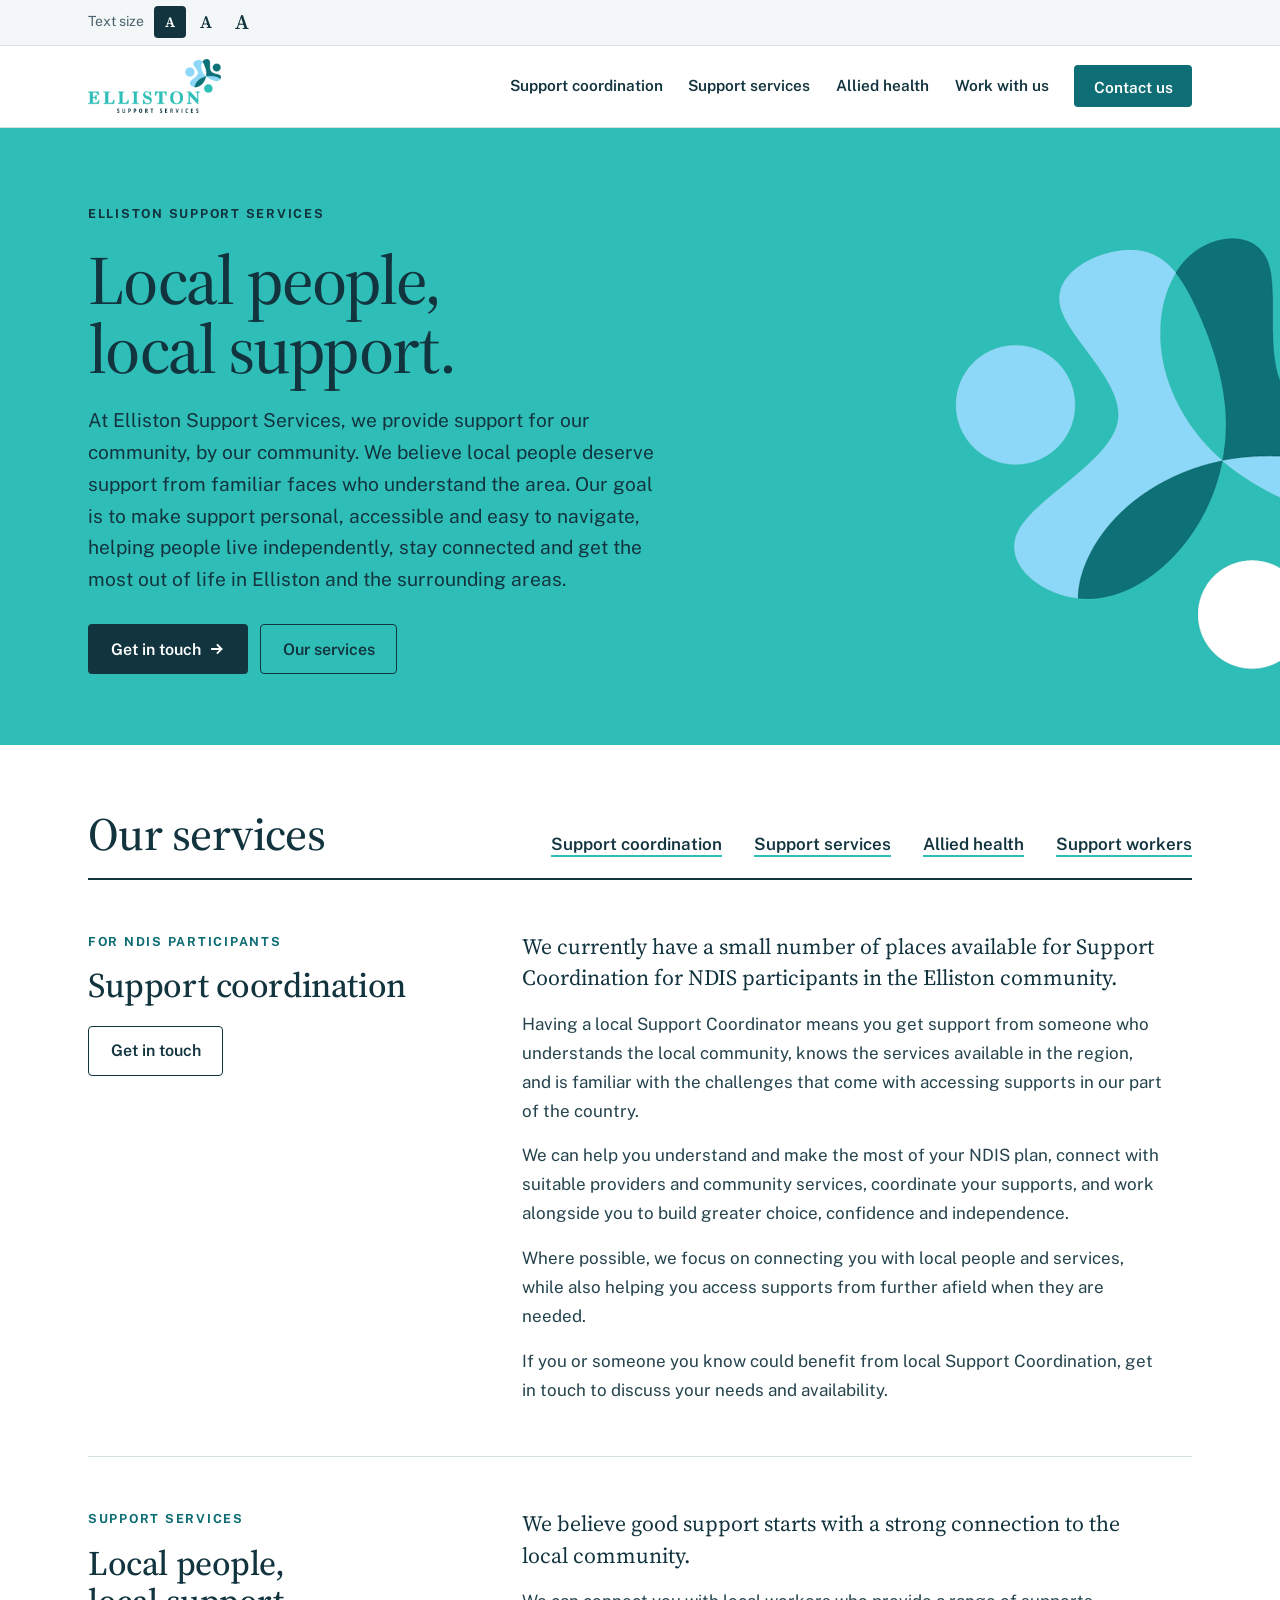
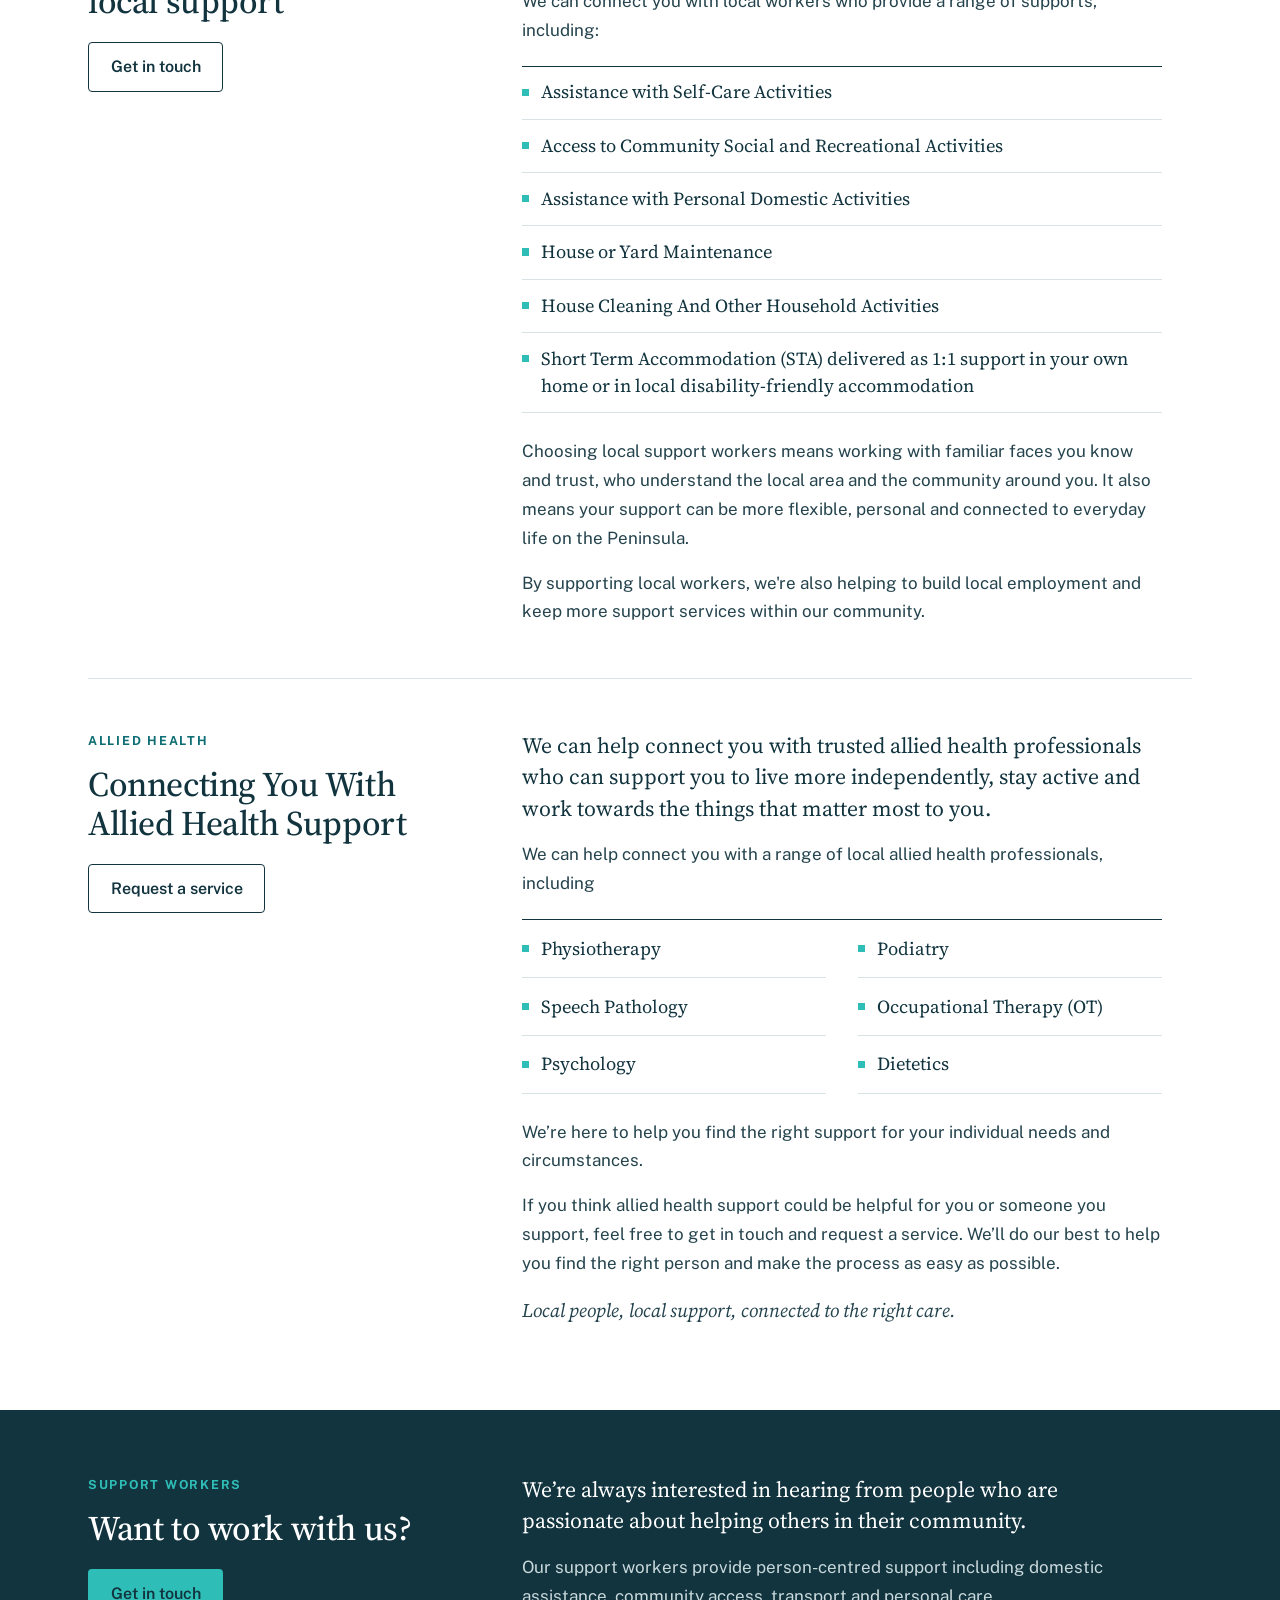
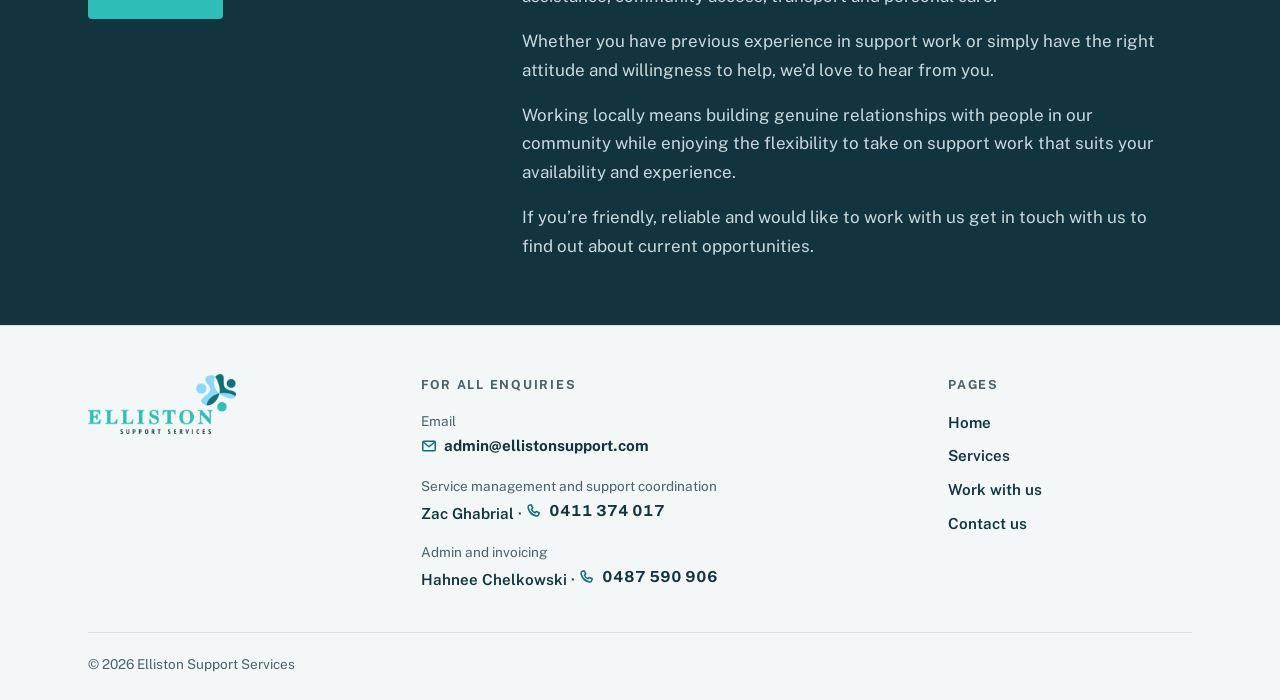
==== commit 5660c778: "Apply Zac's 11 Oct updates: rename Support work, new supports list - "Support work" is now "Support " ====
--- a/index.html
+++ b/index.html
@@ -4,7 +4,7 @@
 <meta charset="utf-8">
 <meta name="viewport" content="width=device-width, initial-scale=1, viewport-fit=cover">
 <title>Elliston Support Services</title>
-<meta name="description" content="Local people, local support. Support coordination, support work and allied health connections in Elliston and the surrounding areas.">
+<meta name="description" content="Local people, local support. Support coordination, support services and allied health connections in Elliston and the surrounding areas.">
 <link rel="icon" type="image/png" href="favicon.png">
 <link rel="preconnect" href="https://fonts.googleapis.com">
 <link rel="preconnect" href="https://fonts.gstatic.com" crossorigin>
@@ -29,7 +29,7 @@
     <button class="menu-btn" type="button" aria-expanded="false" aria-controls="mainnav">Menu</button>
     <nav class="main" id="mainnav" aria-label="Main">
       <a href="#coordination">Support coordination</a>
-      <a href="#support-work">Support work</a>
+      <a href="#support-work">Support services</a>
       <a href="#allied-health">Allied health</a>
       <a href="#work-with-us">Work with us</a>
       <a class="btn btn-solid" href="contact.html">Contact us</a>
@@ -58,7 +58,7 @@
       <h2 id="svc-h">Our services</h2>
       <ul class="svc-index">
         <li><a href="#coordination">Support coordination</a></li>
-        <li><a href="#support-work">Support work</a></li>
+        <li><a href="#support-work">Support services</a></li>
         <li><a href="#allied-health">Allied health</a></li>
         <li><a href="#work-with-us">Support workers</a></li>
       </ul>
@@ -83,13 +83,21 @@
 
     <article class="svc" id="support-work" aria-labelledby="w-h">
       <div class="head">
-        <span class="kicker">Support work</span>
+        <span class="kicker">Support services</span>
         <h2 id="w-h">Local people, local support</h2>
         <a class="btn btn-line" href="contact.html#support-work">Get in touch</a>
       </div>
       <div class="text">
         <p class="lede">We believe good support starts with a strong connection to the local community.</p>
-        <p>We can connect you with local support workers who provide domestic assistance, cleaning, personal support, community access and transport when needed.</p>
+        <p>We can connect you with local workers who provide a range of supports, including:</p>
+        <ul class="prof one">
+          <li>Assistance with Self-Care Activities</li>
+          <li>Access to Community Social and Recreational Activities</li>
+          <li>Assistance with Personal Domestic Activities</li>
+          <li>House or Yard Maintenance</li>
+          <li>House Cleaning And Other Household Activities</li>
+          <li>Short Term Accommodation (STA) delivered as 1:1 support in your own home or in local disability-friendly accommodation</li>
+        </ul>
         <p>Choosing local support workers means working with familiar faces you know and trust, who understand the local area and the community around you. It also means your support can be more flexible, personal and connected to everyday life on the Peninsula.</p>
         <p>By supporting local workers, we're also helping to build local employment and keep more support services within our community.</p>
       </div>
--- a/styles.css
+++ b/styles.css
@@ -119,6 +119,9 @@
 .prof li{font-family:var(--serif);font-size:1.15rem;padding:.8rem 0;border-bottom:1px solid var(--rule);display:flex;align-items:center;gap:.75rem}
 .prof li::before{content:"";width:.45rem;height:.45rem;background:var(--turq);flex:none}
 @media (max-width:520px){.prof{grid-template-columns:1fr}}
+.prof.one{grid-template-columns:1fr}
+.prof.one li{align-items:flex-start;line-height:1.45}
+.prof.one li::before{margin-top:.5em}
 .signoff{font-family:var(--serif);font-style:italic;font-size:1.2rem;color:var(--teal)}
 @media (max-width:820px){.svc{grid-template-columns:1fr}.svc .head{position:static}}
 
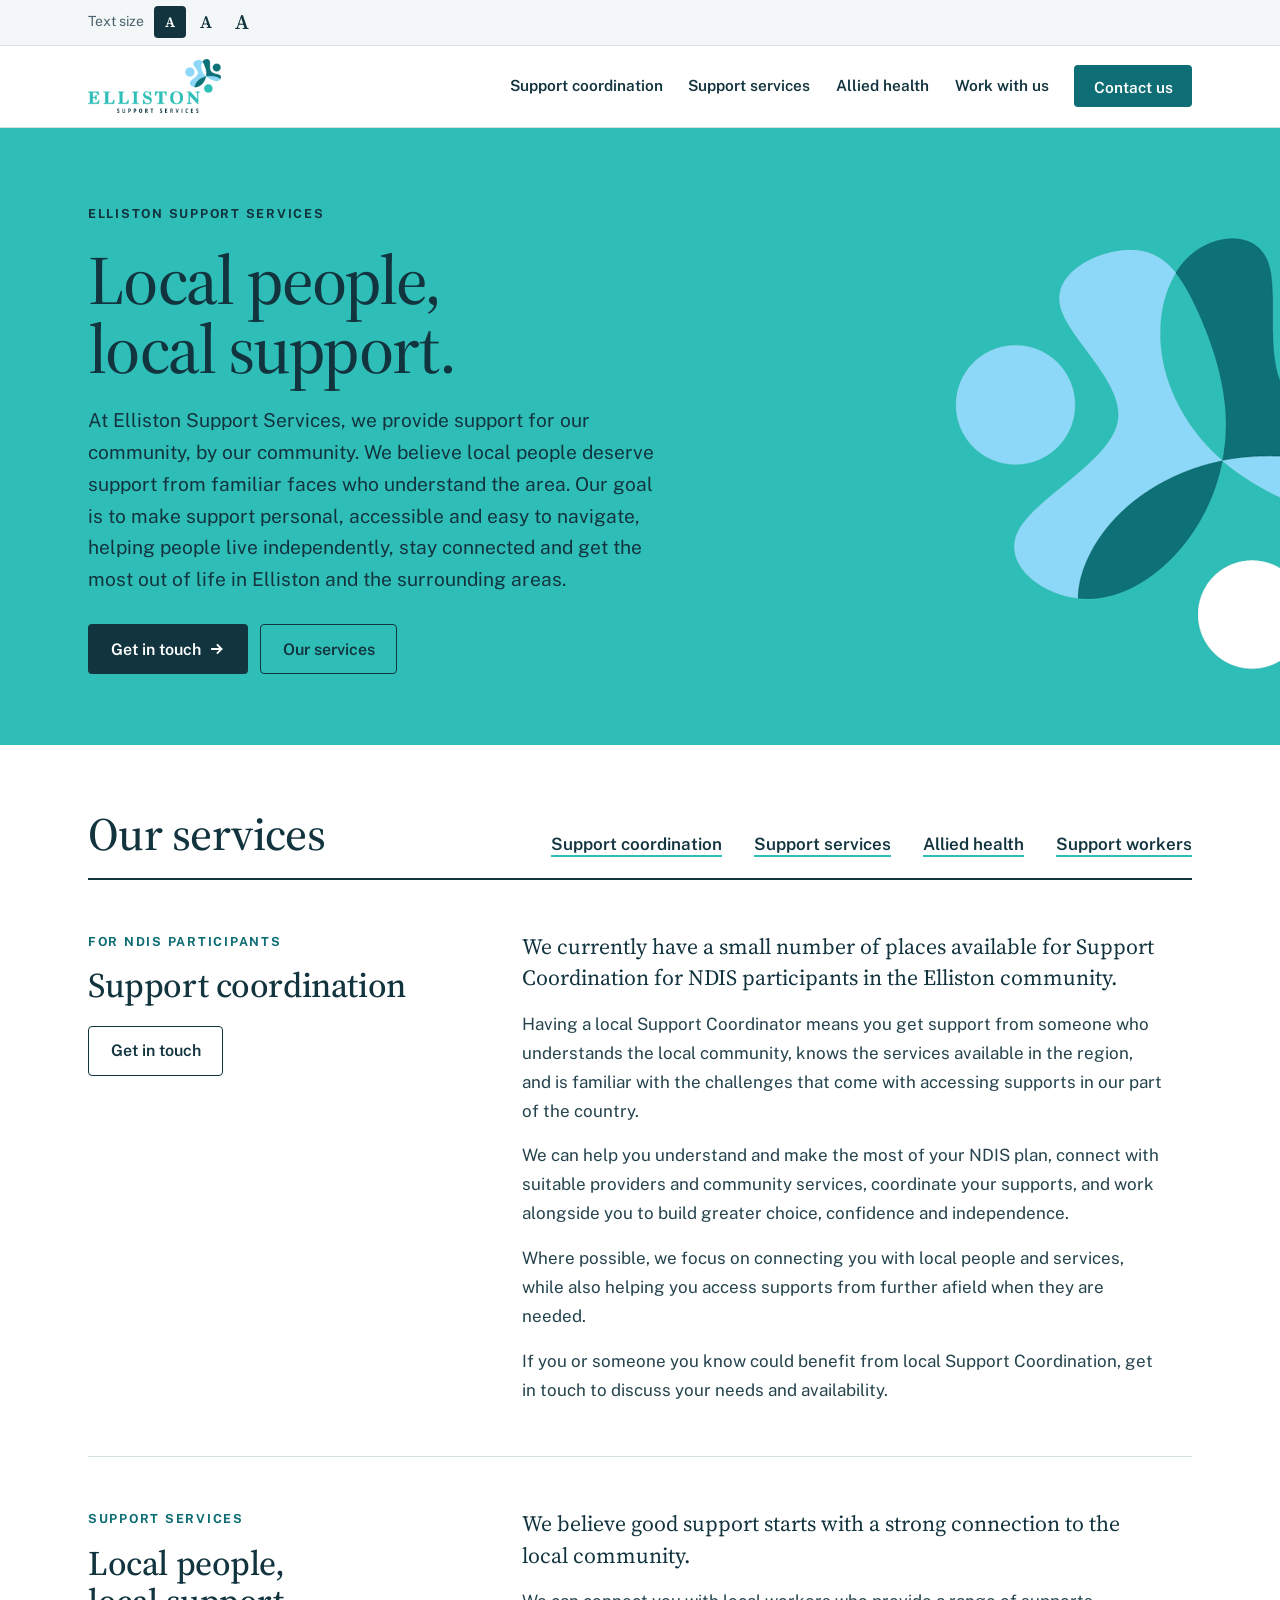
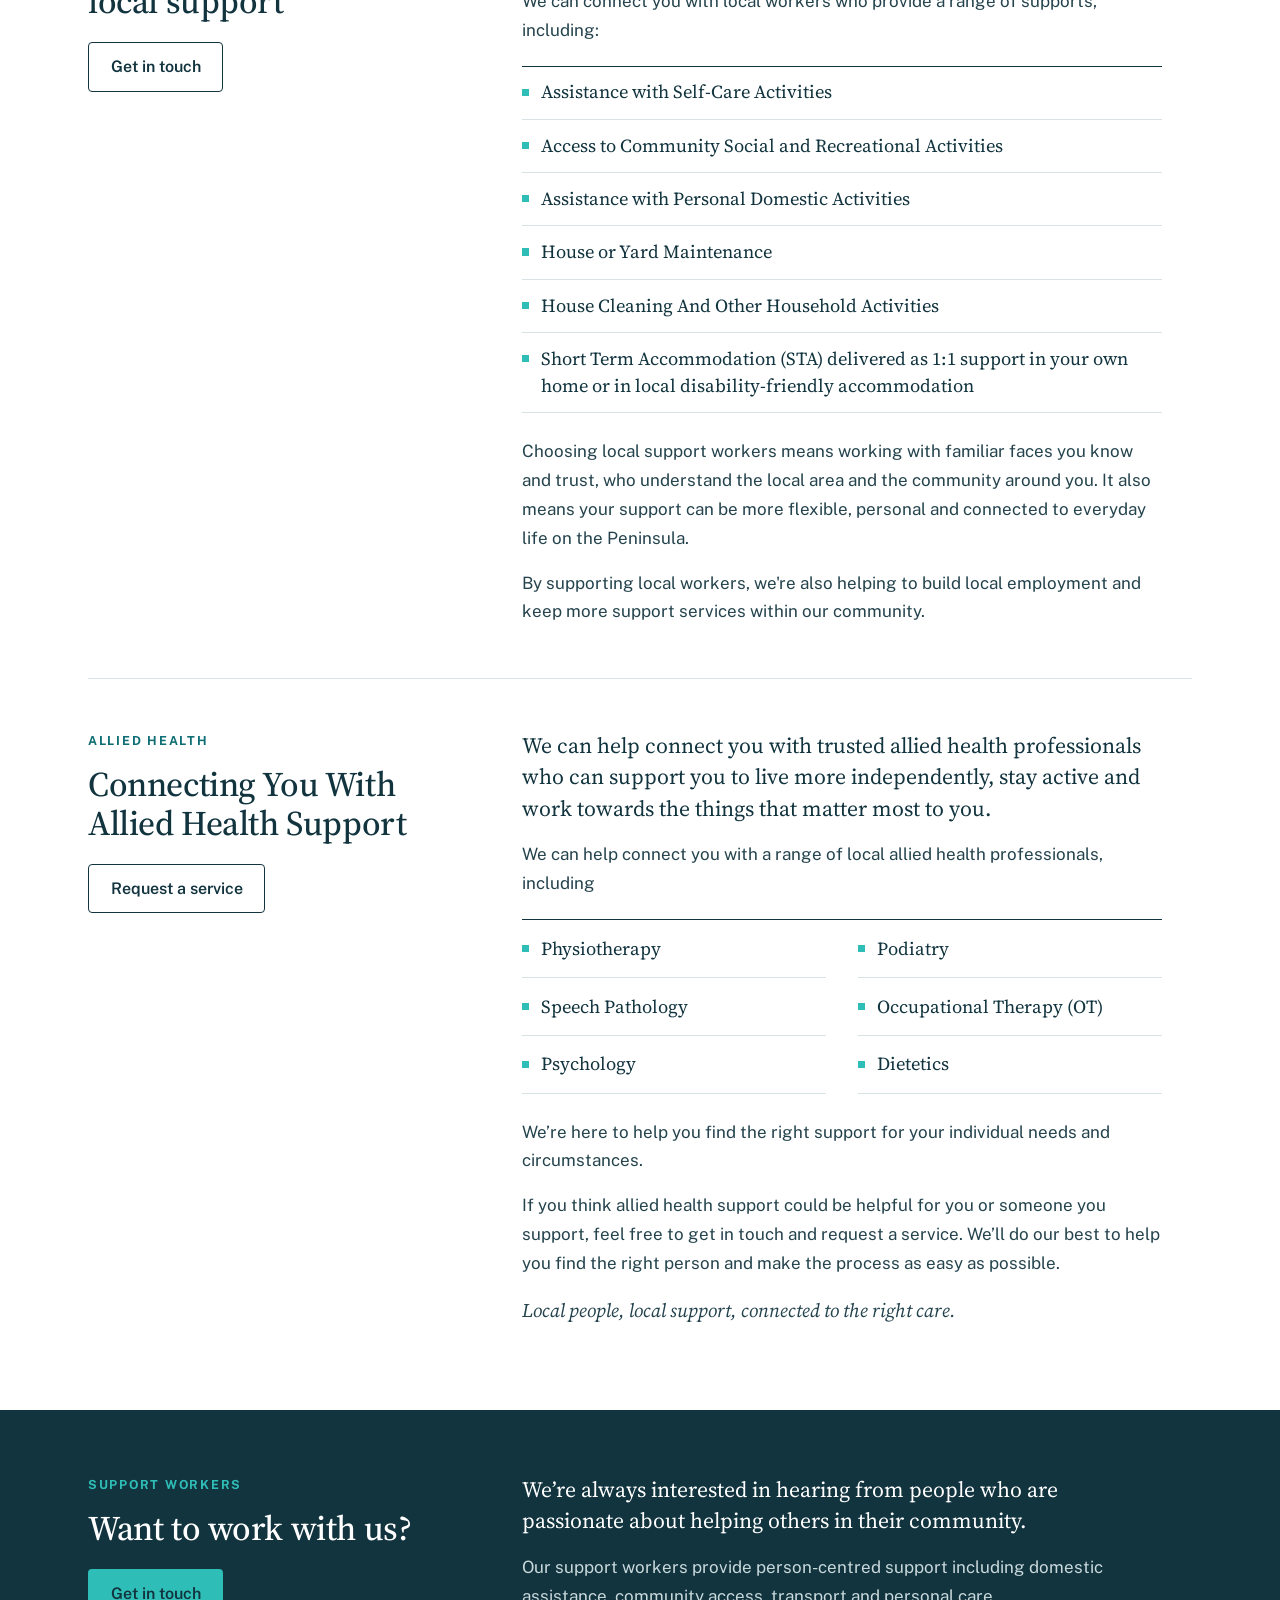
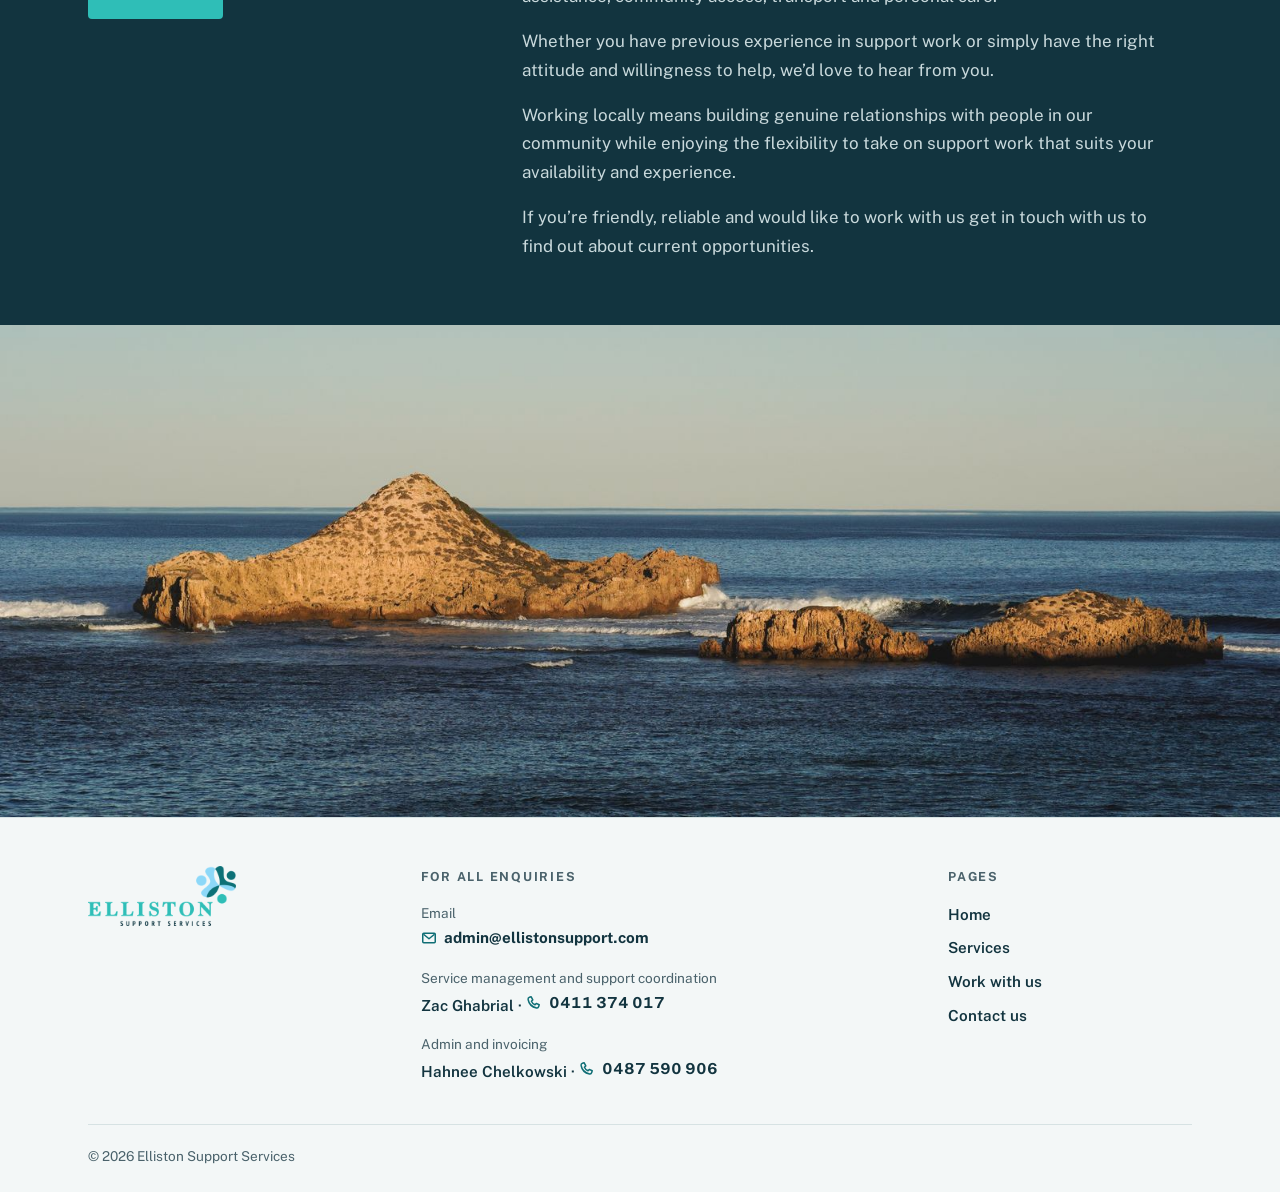
==== commit 06d23f16: "Add Zac's Mexican Hat photo under the Want to work with us section Full-width photo band between the" ====
--- a/index.html
+++ b/index.html
@@ -146,6 +146,10 @@
     </div>
   </section>
 
+  <figure class="photo-band">
+    <img src="images/mexican-hat-1600.jpg" srcset="images/mexican-hat-960.jpg 960w, images/mexican-hat-1600.jpg 1600w, images/mexican-hat-2400.jpg 2400w" sizes="100vw" width="2400" height="923" alt="" loading="lazy" decoding="async">
+  </figure>
+
 </main>
 <footer class="site">
   <div class="wrap">
--- a/styles.css
+++ b/styles.css
@@ -134,6 +134,10 @@
 .careers .svc .text p:not(.lede){color:#C9D9DC}
 .careers .btn{background:var(--turq);color:var(--navy)}
 .careers .btn:hover{background:#fff}
+
+/* Photo under the careers band */
+.photo-band{margin:0;background:var(--navy)}
+.photo-band img{display:block;width:100%;height:auto;max-height:560px;object-fit:cover;object-position:50% 50%}
 
 /* Closing */
 .closing{padding-block:clamp(3rem,5vw,4rem)}
